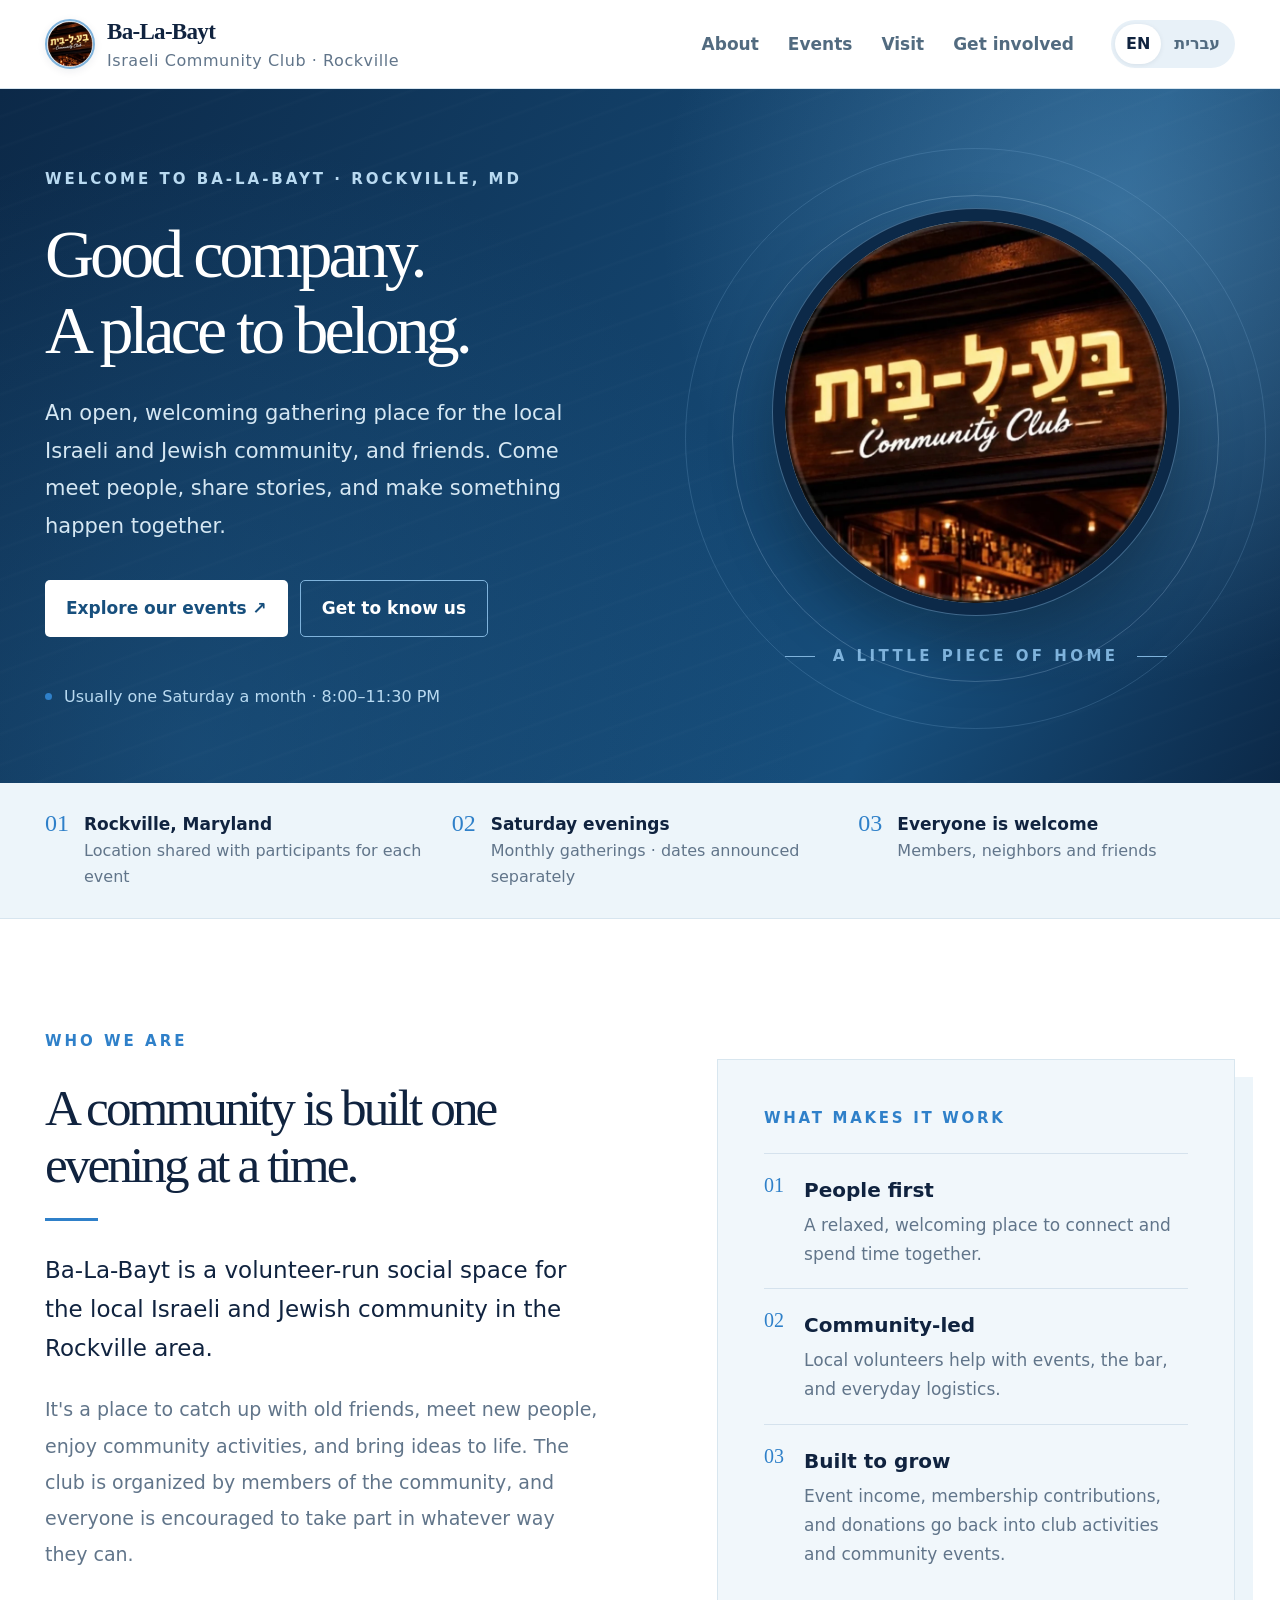
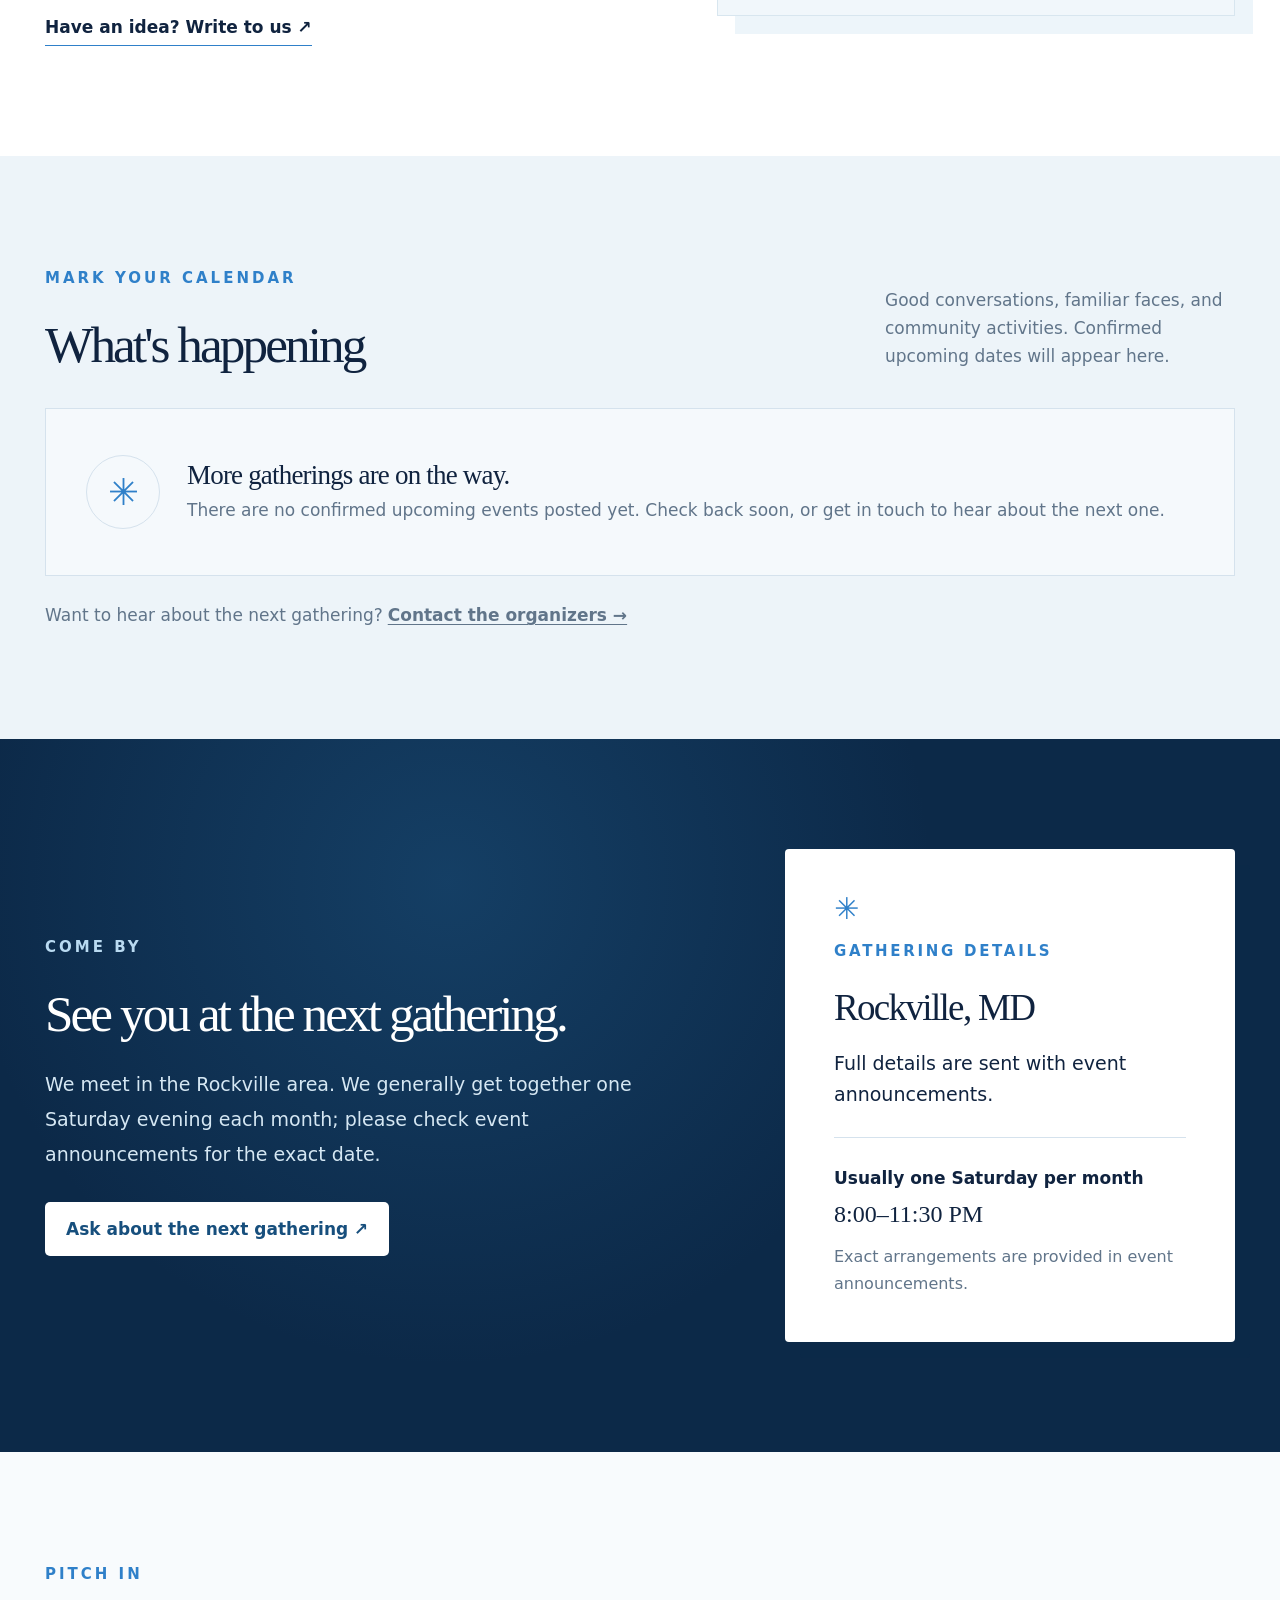
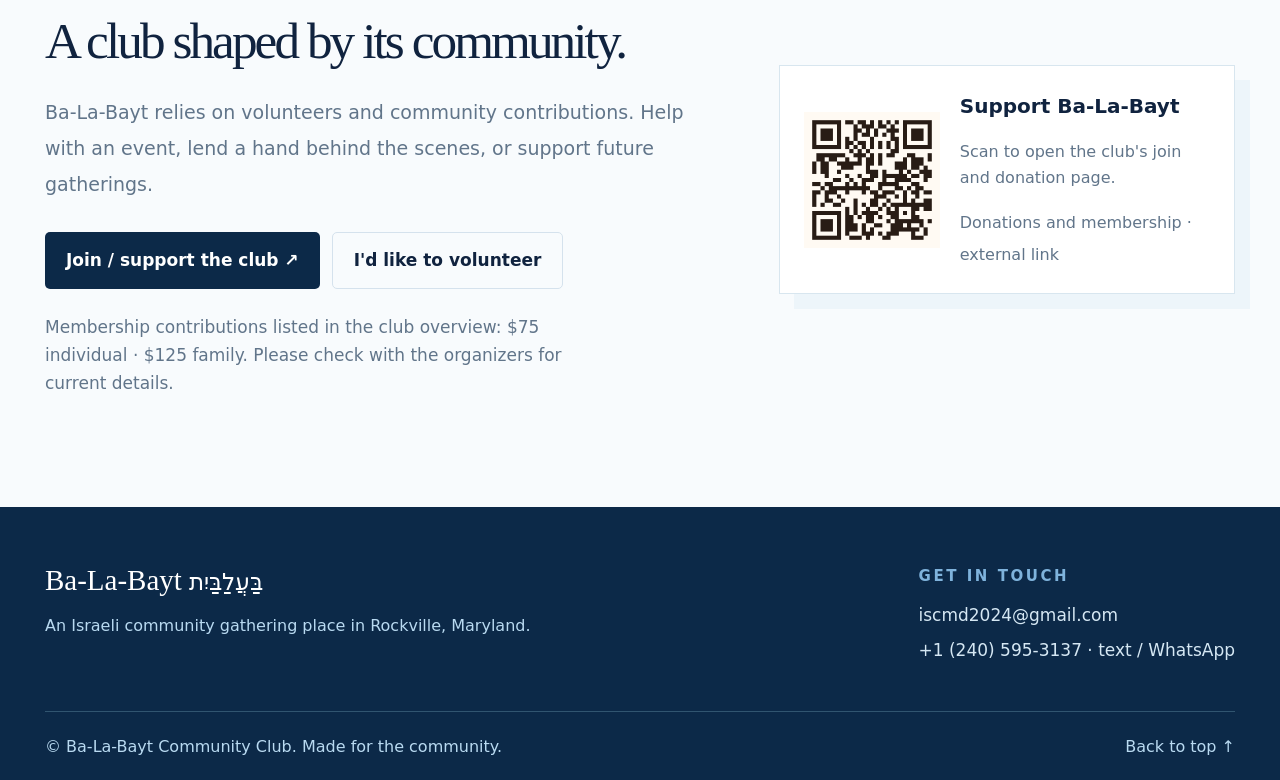
==== index.html @ df7b41f6 "Update index.html" ====
<!doctype html>
<html lang="en" dir="ltr">
<head>
  <meta charset="utf-8">
  <meta name="viewport" content="width=device-width, initial-scale=1">
  <meta name="theme-color" content="#0c2948">
  <meta name="description" content="Ba-La-Bayt is an Israeli community social club in Rockville, Maryland. Join us for gatherings, activities and community events.">
  <meta property="og:type" content="website">
  <meta property="og:title" content="Ba-La-Bayt · Israeli Community Club">
  <meta property="og:description" content="A place to gather, meet friends and feel at home in Rockville, Maryland.">
  <meta property="og:image" content="assets/balabayt-logo.webp">
  <meta name="color-scheme" content="light">
  <title>Ba-La-Bayt | Israeli Community Club</title>
  <link rel="icon" type="image/png" href="assets/favicon.png">
  <link rel="stylesheet" href="styles.css?v=3">
  <script defer src="content.js"></script>
  <script defer src="events.js"></script>
  <script defer src="main.js"></script>
</head>
<body>
  <a class="skip-link" href="#main" data-i18n="skip">Skip to content</a>
  <header class="site-header">
    <div class="container header-inner">
      <a href="#top" class="brand" aria-label="Ba-La-Bayt home">
        <img src="assets/favicon.png" width="50" height="50" alt="" aria-hidden="true">
        <span class="brand-name"><strong>Ba-La-Bayt</strong><small data-i18n="brandSubtitle">Israeli Community Club · Rockville</small></span>
      </a>
      <nav class="primary-nav" aria-label="Main navigation" id="nav">
        <a href="#about" data-i18n="navAbout">About</a>
        <a href="#events" data-i18n="navEvents">Events</a>
        <a href="#visit" data-i18n="navVisit">When we meet</a>
        <a href="#support" data-i18n="navSupport">Get involved</a>
      </nav>
      <div class="language-switch" role="group" aria-label="Language">
        <button type="button" data-lang="en" class="lang-btn active" lang="en" aria-pressed="true">EN</button>
        <button type="button" data-lang="he" class="lang-btn" lang="he" aria-pressed="false">עברית</button>
      </div>
    </div>
  </header>

  <main id="main">
    <section id="top" class="hero" aria-labelledby="hero-title">
      <div class="container hero-layout">
        <div class="hero-copy">
          <p class="eyebrow light" data-i18n="heroEyebrow">WELCOME TO BA-LA-BAYT · ROCKVILLE, MD</p>
          <h1 id="hero-title" data-i18n="heroTitle">Good company.<br>A place to belong.</h1>
          <p class="hero-lede" data-i18n="heroText">An open, welcoming gathering place for the local Israeli and Jewish community, and friends. Come meet people, share stories, and make something happen together.</p>
          <div class="hero-actions">
            <a class="button button-gold" href="#events" data-i18n="heroEvents">Explore our events <span aria-hidden="true">↗</span></a>
            <a class="button button-outline-light" href="#about" data-i18n="heroDiscover">Get to know us</a>
          </div>
          <div class="hero-meta"><span class="meta-dot"></span><span data-i18n="heroSchedule">Usually one Saturday a month · 8:00–11:30 PM</span></div>
        </div>
        <div class="hero-art" aria-label="Ba-La-Bayt provisional club logo">
          <div class="hero-ring ring-one"></div><div class="hero-ring ring-two"></div>
          <div class="hero-logo-wrap"><img class="hero-logo" src="assets/balabayt-logo.webp" alt="Ba-La-Bayt community club provisional logo" width="420" height="420"></div>
          <div class="hero-art-caption"><span class="caption-rule"></span><span data-i18n="artCaption">A LITTLE PIECE OF HOME</span><span class="caption-rule"></span></div>
        </div>
      </div>
    </section>

    <section class="info-strip" aria-label="At a glance">
      <div class="container info-inner">
        <div class="info-item"><span class="info-marker" aria-hidden="true">01</span><div><strong data-i18n="stripWhereTitle">Rockville, Maryland</strong><span data-i18n="stripWhereText">Location shared with participants for each event</span></div></div>
        <div class="info-item"><span class="info-marker" aria-hidden="true">02</span><div><strong data-i18n="stripWhenTitle">Saturday evenings</strong><span data-i18n="stripWhenText">Monthly gatherings · dates announced separately</span></div></div>
        <div class="info-item"><span class="info-marker" aria-hidden="true">03</span><div><strong data-i18n="stripWhoTitle">Everyone is welcome</strong><span data-i18n="stripWhoText">Members, neighbors and friends</span></div></div>
      </div>
    </section>

    <section class="section about-section" id="about" aria-labelledby="about-title">
      <div class="container about-layout">
        <div>
          <p class="eyebrow" data-i18n="aboutEyebrow">WHO WE ARE</p>
          <h2 id="about-title" class="section-title" data-i18n="aboutTitle">A community is built one evening at a time.</h2>
          <div class="section-rule"></div>
          <p class="big-copy" data-i18n="aboutLead">Ba-La-Bayt is a volunteer-run social space for the local Israeli and Jewish community in the Rockville area.</p>
          <p class="muted-copy" data-i18n="aboutBody">It's a place to catch up with old friends, meet new people, enjoy community activities, and bring ideas to life. The club is organized by members of the community, and everyone is encouraged to take part in whatever way they can.</p>
          <a class="text-link" href="mailto:iscmd2024@gmail.com?subject=Ba-La-Bayt%20-%20Getting%20involved" data-i18n="aboutLink">Have an idea? Write to us <span aria-hidden="true">↗</span></a>
        </div>
        <div class="values-panel">
          <p class="panel-overline" data-i18n="valuesLabel">WHAT MAKES IT WORK</p>
          <div class="value-row"><span class="value-number">01</span><div><h3 data-i18n="value1Title">People first</h3><p data-i18n="value1Body">A relaxed, welcoming place to connect and spend time together.</p></div></div>
          <div class="value-row"><span class="value-number">02</span><div><h3 data-i18n="value2Title">Community-led</h3><p data-i18n="value2Body">Local volunteers help with events, the bar, and everyday logistics.</p></div></div>
          <div class="value-row"><span class="value-number">03</span><div><h3 data-i18n="value3Title">Built to grow</h3><p data-i18n="value3Body">Event income, membership contributions, and donations go back into club activities and community events.</p></div></div>
        </div>
      </div>
    </section>

    <section class="section events-section" id="events" aria-labelledby="events-title">
      <div class="container">
        <div class="section-header">
          <div><p class="eyebrow" data-i18n="eventsEyebrow">MARK YOUR CALENDAR</p><h2 id="events-title" class="section-title" data-i18n="eventsTitle">What's happening</h2></div>
          <p class="header-note" data-i18n="eventsIntro">Good conversations, familiar faces, and community activities. Confirmed upcoming dates will appear here.</p>
        </div>
        <div id="events-list" class="events-grid" aria-live="polite"></div>
        <div class="events-foot"><span data-i18n="eventsFoot">Want to hear about the next gathering?</span> <a href="mailto:iscmd2024@gmail.com?subject=Ba-La-Bayt%20-%20Event%20updates" data-i18n="eventsEmail">Contact the organizers →</a></div>
      </div>
    </section>

    <section class="section visit-section" id="visit" aria-labelledby="visit-title">
      <div class="container visit-layout">
        <div class="visit-copy">
          <p class="eyebrow light" data-i18n="visitEyebrow">COME BY</p>
          <h2 id="visit-title" class="section-title light-title" data-i18n="visitTitle">See you at the next gathering.</h2>
          <p data-i18n="visitLead">We meet in the Rockville area. We generally get together one Saturday evening each month; please check event announcements for the exact date.</p>
          <a href="mailto:iscmd2024@gmail.com?subject=Ba-La-Bayt%20-%20Next%20gathering" class="button button-gold" data-i18n="visitDirections">Ask about the next gathering ↗</a>
        </div>
        <div class="location-card">
          <span class="location-symbol" aria-hidden="true">✳</span>
          <p class="card-kicker" data-i18n="locationKicker">GATHERING DETAILS</p>
          <h3>Rockville, MD</h3>
          <p>Full details are sent with event announcements.</p>
          <div class="card-divider"></div>
          <p class="location-day" data-i18n="locationDay">Usually one Saturday per month</p>
          <p class="location-time" dir="ltr">8:00–11:30 PM</p>
          <small data-i18n="locationNote">Exact arrangements are provided in event announcements.</small>
        </div>
      </div>
    </section>

    <section class="section support-section" id="support" aria-labelledby="support-title">
      <div class="container support-layout">
        <div>
          <p class="eyebrow" data-i18n="supportEyebrow">PITCH IN</p>
          <h2 id="support-title" class="section-title" data-i18n="supportTitle">A club shaped by its community.</h2>
          <p class="muted-copy" data-i18n="supportText">Ba-La-Bayt relies on volunteers and community contributions. Help with an event, lend a hand behind the scenes, or support future gatherings.</p>
          <div class="support-actions">
            <a class="button button-dark" href="https://gofund.me/e9209595" target="_blank" rel="noopener noreferrer" data-i18n="donateButton">Join / support the club <span aria-hidden="true">↗</span></a>
            <a class="button button-outline-dark" href="mailto:iscmd2024@gmail.com?subject=Ba-La-Bayt%20-%20Volunteering" data-i18n="volunteerButton">I'd like to volunteer</a>
          </div>
          <p class="fees" data-i18n="fees">Membership contributions listed in the club overview: $75 individual · $125 family. Please check with the organizers for current details.</p>
        </div>
        <div class="qr-card"><img src="assets/support-qr.png" alt="QR code linking to Ba-La-Bayt's published join and donation page" width="168" height="168" loading="lazy"><div><strong data-i18n="qrTitle">Support Ba-La-Bayt</strong><p data-i18n="qrText">Scan to open the club's join and donation page.</p><small data-i18n="qrSmall">Donations and membership · external link</small></div></div>
      </div>
    </section>
  </main>
  <footer class="footer" id="contact">
    <div class="container footer-top">
      <div><div class="footer-brand">Ba-La-Bayt <span lang="he" dir="rtl">בַּעֲלַבַּיִת</span></div><p data-i18n="footerLine">An Israeli community gathering place in Rockville, Maryland.</p></div>
      <div class="footer-contact"><span data-i18n="footerContact">GET IN TOUCH</span><a href="mailto:iscmd2024@gmail.com">iscmd2024@gmail.com</a><a href="https://wa.me/12405953137" target="_blank" rel="noopener noreferrer"><bdi>+1 (240) 595-3137</bdi> <span data-i18n="whatsapp">· text / WhatsApp</span></a></div>
    </div>
    <div class="container footer-bottom"><span data-i18n="footerCopyright">© Ba-La-Bayt Community Club. Made for the community.</span><a href="#top" data-i18n="backTop">Back to top ↑</a></div>
  </footer>
</body>
</html>
---- styles.css ----
:root{
  /* ================================
     BA-LA-BAYT COLOR PALETTE
     Change colors here only.
     Everything below uses these variables.
     ================================ */

  /* Brand / primary */
  --color-primary-dark:#0c2948;
  --color-primary:#174f7d;
  --color-primary-mid:#1f5f97;
  --color-accent:#2f80c9;
  --color-accent-hover:#1f6fae;
  --color-accent-light:#7fb3dc;

  /* Backgrounds */
  --color-bg-main:#ffffff;
  --color-bg-soft:#f8fbfd;
  --color-bg-muted:#edf5fa;
  --color-bg-section:#edf4f9;
  --color-bg-panel:#f1f7fb;
  --color-bg-control:#e8f1f8;
  --color-bg-hover:#e7f2fa;
  --color-bg-empty:#f5f9fc;

  /* Text */
  --color-text-main:#10233f;
  --color-text-secondary:#61758a;
  --color-text-tertiary:#526b80;
  --color-text-on-dark:#ffffff;
  --color-text-on-dark-muted:#d5e7f3;
  --color-text-on-dark-soft:#b9daf1;

  /* Borders / separators */
  --color-border:#d5e2ed;
  --color-border-soft:#d8e6ef;
  --color-border-muted:#d7e5ef;
  --color-border-control:#7fb3dc;
  --color-footer-border:#315570;

  /* Decorative / shadows / overlays */
  --color-shadow-soft:rgba(16,35,63,.08);
  --color-shadow-medium:rgba(12,41,72,.22);
  --color-shadow-dark:rgba(5,18,32,.42);
  --color-overlay-white-soft:rgba(255,255,255,.06);
  --color-overlay-white-line:rgba(255,255,255,.10);
  --color-overlay-blue-light:rgba(126,183,223,.33);
  --color-overlay-blue-mid:rgba(38,107,159,.33);
  --color-ring-one:rgba(127,179,220,.22);
  --color-ring-two:rgba(185,218,241,.24);
  --color-logo-frame:rgba(127,179,220,.45);
  --color-transparent:transparent;

  /* Typography scale */
  --font-size-xs:15px;
  --font-size-sm:16px;
  --font-size-ui:17px;
  --font-size-body:19px;
  --font-size-body-lg:21px;
  --font-size-card-title:20px;
  --font-size-section-lead:23px;

  /* Layout */
  --max:1190px;
}

*{box-sizing:border-box}
html{scroll-behavior:smooth;scroll-padding-top:90px}
body{margin:0;background:var(--color-bg-main);color:var(--color-text-main);font:var(--font-size-body)/1.65 system-ui,-apple-system,BlinkMacSystemFont,"Segoe UI",Arial,sans-serif;-webkit-font-smoothing:antialiased}
button,a{font:inherit}
a{color:inherit}
a:focus-visible,button:focus-visible{outline:3px solid var(--color-accent);outline-offset:4px}
button{cursor:pointer}
.container{width:min(var(--max),calc(100% - 72px));margin-inline:auto}
.skip-link{position:absolute;z-index:20;top:-80px;inset-inline-start:15px;background:var(--color-accent);color:var(--color-text-on-dark);padding:12px;border-radius:4px}
.skip-link:focus{top:12px}

.site-header{position:sticky;top:0;z-index:10;background:var(--color-bg-main);backdrop-filter:blur(14px);border-bottom:1px solid var(--color-border-muted)}
.header-inner{display:flex;align-items:center;gap:22px;min-height:88px}
.brand{display:flex;align-items:center;gap:12px;text-decoration:none;flex-shrink:0}
.brand img{border-radius:50%;border:2px solid var(--color-border-control);object-fit:cover;box-shadow:0 2px 9px var(--color-shadow-soft)}
.brand-name{display:flex;flex-direction:column;line-height:1.2}
.brand-name strong{font-family:Georgia,"Times New Roman",serif;font-size:23px;letter-spacing:-.03em}
.brand-name small{font-size:var(--font-size-sm);letter-spacing:.035em;color:var(--color-text-secondary);margin-top:5px}
.primary-nav{display:flex;align-items:center;justify-content:center;gap:29px;margin-inline-start:auto}
.primary-nav a{font-size:var(--font-size-ui);font-weight:650;color:var(--color-text-tertiary);text-decoration:none;white-space:nowrap}
.primary-nav a:hover,.text-link:hover{color:var(--color-accent-hover)}
.language-switch{display:flex;align-items:center;gap:2px;padding:4px;background:var(--color-bg-control);border-radius:40px;margin-inline-start:15px;white-space:nowrap}
.lang-btn{border:0;background:var(--color-transparent);border-radius:28px;padding:7px 11px;font-size:var(--font-size-sm);font-weight:740;color:var(--color-text-tertiary);min-width:43px}
.lang-btn.active{background:var(--color-bg-main);box-shadow:0 1px 5px var(--color-shadow-soft);color:var(--color-text-main)}

.hero{background:radial-gradient(circle at 88% 19%,var(--color-overlay-blue-light),var(--color-transparent) 37%),radial-gradient(circle at 15% 95%,var(--color-overlay-blue-mid),var(--color-transparent) 48%),linear-gradient(115deg,var(--color-primary-dark),var(--color-primary) 73%,var(--color-primary-dark));color:var(--color-text-on-dark);overflow:hidden;position:relative}
.hero:before{content:"";position:absolute;inset:0;opacity:.13;pointer-events:none;background:repeating-linear-gradient(160deg,var(--color-transparent) 0px,var(--color-transparent) 24px,var(--color-overlay-white-line) 26px,var(--color-transparent) 29px)}
.hero-layout{min-height:605px;display:grid;grid-template-columns:1.09fr .91fr;align-items:center;gap:50px;position:relative;padding-block:78px 73px}
.eyebrow{font-size:var(--font-size-xs);font-weight:810;letter-spacing:.2em;color:var(--color-accent);margin:0 0 25px;text-transform:uppercase}
.eyebrow.light{color:var(--color-text-on-dark-soft)}
.hero h1,.section-title{font-family:Georgia,"Times New Roman",serif;letter-spacing:-.057em;font-weight:500;line-height:1.12}
.hero h1{font-size:clamp(48px,5.3vw,81px);margin:0 0 26px;max-width:730px}
.hero-lede{max-width:570px;font-size:var(--font-size-body-lg);line-height:1.8;color:var(--color-text-on-dark-muted);margin:0 0 34px}
.hero-actions,.support-actions{display:flex;flex-wrap:wrap;gap:12px}
.button{display:inline-flex;align-items:center;justify-content:center;text-decoration:none;gap:8px;font-size:var(--font-size-ui);font-weight:770;line-height:1.45;border-radius:5px;padding:15px 21px;min-height:49px;text-align:center;transition:transform .15s,background .15s}
.button:hover{transform:translateY(-2px)}
.button-gold{background:var(--color-bg-main);color:var(--color-primary)}
.button-gold:hover{background:var(--color-bg-hover)}
.button-outline-light{color:var(--color-text-on-dark);border:1px solid var(--color-accent-light)}
.button-outline-light:hover{background:var(--color-overlay-white-soft)}
.button-dark{background:var(--color-primary-dark);color:var(--color-text-on-dark)}
.button-dark:hover{background:var(--color-primary)}
.button-outline-dark{border:1px solid var(--color-border);color:var(--color-text-main)}
.button-outline-dark:hover{background:var(--color-bg-muted)}
.hero-meta{display:flex;align-items:center;gap:12px;color:var(--color-text-on-dark-soft);font-size:var(--font-size-sm);margin-top:47px}
.meta-dot{width:7px;height:7px;border-radius:50%;background:var(--color-accent);flex-shrink:0}
.hero-art{display:grid;place-items:center;position:relative;isolation:isolate;min-width:0}
.hero-ring{position:absolute;border:1px solid var(--color-ring-one);border-radius:50%;width:112%;aspect-ratio:1}
.ring-two{width:94%;border-color:var(--color-ring-two)}
.hero-logo-wrap{border-radius:50%;width:min(100%,408px);aspect-ratio:1;padding:12px;border:1px solid var(--color-logo-frame);box-shadow:0 28px 60px var(--color-shadow-dark);background:var(--color-primary-dark)}
.hero-logo{width:100%;height:100%;border-radius:50%;object-fit:cover;display:block}
.hero-art-caption{display:flex;align-items:center;justify-content:center;gap:18px;margin-top:28px;font-size:var(--font-size-xs);font-weight:700;letter-spacing:.23em;color:var(--color-accent-light)}
.caption-rule{display:block;width:30px;height:1px;background:var(--color-accent-light)}

.info-strip{background:var(--color-bg-muted);border-bottom:1px solid var(--color-border-muted)}
.info-inner{display:grid;grid-template-columns:repeat(3,1fr);gap:30px;padding-block:27px}
.info-item{display:flex;gap:15px;align-items:flex-start}
.info-marker{font-family:Georgia,serif;color:var(--color-accent);font-size:24px;line-height:1.15}
.info-item div{display:flex;flex-direction:column}
.info-item strong{font-size:var(--font-size-ui)}
.info-item span:last-child{font-size:var(--font-size-sm);color:var(--color-text-secondary)}

.section{padding-block:110px}
.about-section{background:var(--color-bg-main)}
.about-layout{display:grid;grid-template-columns:1fr .93fr;gap:clamp(60px,9vw,150px);align-items:center}
.section-title{font-size:clamp(35px,4vw,56px);margin:0 0 25px}
.section-rule{height:3px;width:53px;background:var(--color-accent);margin:0 0 30px}
.big-copy{font-size:var(--font-size-section-lead);line-height:1.7;color:var(--color-text-main)}
.muted-copy{font-size:var(--font-size-body);color:var(--color-text-secondary);line-height:1.9}
.text-link{display:inline-block;font-size:var(--font-size-ui);font-weight:750;text-decoration:none;border-bottom:1px solid var(--color-accent);margin-top:22px;padding-bottom:4px}
.values-panel{padding:46px;background:var(--color-bg-panel);border:1px solid var(--color-border-soft);box-shadow:18px 18px 0 var(--color-bg-muted)}
.panel-overline,.card-kicker{font-size:var(--font-size-xs);letter-spacing:.18em;color:var(--color-accent);font-weight:800;margin:0 0 22px}
.value-row{display:flex;gap:20px;padding:20px 0;border-top:1px solid var(--color-border)}
.value-row:last-child{padding-bottom:0}
.value-number{font:20px Georgia,serif;color:var(--color-accent)}
.value-row h3{font-size:var(--font-size-card-title);margin:0 0 4px}
.value-row p{font-size:var(--font-size-ui);color:var(--color-text-secondary);line-height:1.7;margin:0}

.events-section{background:var(--color-bg-section)}
.section-header{display:flex;gap:60px;justify-content:space-between;align-items:end;margin-bottom:35px}
.section-header .section-title{margin-bottom:0}
.header-note{max-width:350px;color:var(--color-text-secondary);font-size:var(--font-size-ui);margin:0 0 3px}
.events-grid{display:grid;grid-template-columns:repeat(3,1fr);gap:20px}
.empty-events{grid-column:1/-1;display:grid;grid-template-columns:auto 1fr;align-items:center;gap:27px;background:var(--color-bg-empty);border:1px solid var(--color-border);padding:35px 40px;min-height:168px}
.empty-icon{display:grid;place-items:center;width:74px;height:74px;border:1px solid var(--color-border);border-radius:50%;font:37px Georgia,serif;color:var(--color-accent)}
.empty-events h3{font:27px Georgia,serif;letter-spacing:-.03em;margin:0 0 5px}
.empty-events p{color:var(--color-text-secondary);font-size:var(--font-size-ui);margin:0}
.event-card{display:flex;flex-direction:column;background:var(--color-bg-main);border:1px solid var(--color-border);border-radius:5px;padding:30px;box-shadow:0 4px 15px var(--color-shadow-soft);gap:13px}
.event-type{font-size:var(--font-size-xs);color:var(--color-accent);letter-spacing:.1em;font-weight:800;text-transform:uppercase}
.event-card h3{font:26px/1.2 Georgia,serif;letter-spacing:-.03em;margin:0}
.event-card p{font-size:var(--font-size-body);line-height:1.7;color:var(--color-text-secondary);margin:0}
.event-card .event-date{font-weight:760;color:var(--color-text-main)}
.event-actions{display:flex;align-items:center;gap:13px;flex-wrap:wrap;margin-top:auto;padding-top:12px}
.event-actions a{font-size:var(--font-size-ui);font-weight:750;color:var(--color-accent-hover)}
.event-qr{width:66px;height:66px;object-fit:contain;border:1px solid var(--color-border)}
.events-foot{display:flex;flex-wrap:wrap;gap:5px;font-size:var(--font-size-ui);margin-top:25px;color:var(--color-text-secondary)}
.events-foot a{font-weight:750;text-decoration:underline;text-underline-offset:3px}

.visit-section{background:radial-gradient(circle at 35% 20%,var(--color-overlay-blue-mid),var(--color-transparent) 48%),var(--color-primary-dark);color:var(--color-text-on-dark)}
.visit-layout{display:grid;grid-template-columns:1.1fr .75fr;align-items:center;gap:80px}
.light-title{color:var(--color-text-on-dark)}
.visit-copy>p:not(.eyebrow){max-width:610px;color:var(--color-text-on-dark-muted);line-height:1.85;font-size:var(--font-size-body);margin-bottom:29px}
.location-card{background:var(--color-bg-main);color:var(--color-text-main);padding:45px 49px;border-radius:4px;box-shadow:15px 16px 0 var(--color-shadow-medium)}
.location-symbol{display:block;color:var(--color-accent);font-size:30px;line-height:1;margin-bottom:15px}
.location-card h3{font:37px Georgia,serif;letter-spacing:-.045em;margin:0 0 12px}
.location-card address{font-size:var(--font-size-ui);font-style:normal;color:var(--color-text-secondary);line-height:1.8;text-align:start;unicode-bidi:isolate}
.card-divider{height:1px;background:var(--color-border);margin-block:26px}
.location-day{font-size:var(--font-size-ui);font-weight:760;margin:0 0 3px}
.location-time{font-size:24px;font-family:Georgia,serif;direction:ltr;text-align:start;margin:0 0 10px}
.location-card small{display:block;color:var(--color-text-secondary);font-size:var(--font-size-sm)}

.support-section{background:var(--color-bg-soft)}
.support-layout{display:grid;grid-template-columns:1.12fr .8fr;align-items:center;gap:95px}
.support-layout .section-title{max-width:590px}
.support-actions{margin-top:30px}
.fees{font-size:var(--font-size-ui);color:var(--color-text-secondary);margin:24px 0 0;max-width:565px}
.qr-card{display:flex;align-items:center;gap:20px;background:var(--color-bg-main);border:1px solid var(--color-border-soft);padding:24px;box-shadow:15px 15px 0 var(--color-bg-muted)}
.qr-card img{width:136px;height:136px;object-fit:contain;flex-shrink:0}
.qr-card strong{font-size:var(--font-size-card-title)}
.qr-card p{font-size:var(--font-size-sm);color:var(--color-text-secondary);line-height:1.6}
.qr-card small{font-size:var(--font-size-sm);color:var(--color-text-secondary)}

.footer{background:var(--color-primary-dark);color:var(--color-text-on-dark-muted);padding-block:57px 20px}
.footer-top{display:flex;justify-content:space-between;align-items:start;gap:40px;padding-bottom:47px}
.footer-brand{font:29px Georgia,serif;color:var(--color-text-on-dark)}
.footer-brand span{font-family:Arial,sans-serif;margin-inline-start:10px;font-size:23px}
.footer-top p{font-size:var(--font-size-sm);color:var(--color-text-on-dark-soft)}
.footer-contact{display:flex;flex-direction:column;gap:7px}
.footer-contact>span{font-size:var(--font-size-xs);font-weight:800;letter-spacing:.17em;color:var(--color-accent-light);margin-bottom:5px}
.footer-contact a{font-size:var(--font-size-ui);text-decoration:none}
.footer-contact a:hover{color:var(--color-text-on-dark-soft)}
.footer-bottom{border-top:1px solid var(--color-footer-border);display:flex;justify-content:space-between;gap:20px;font-size:var(--font-size-sm);color:var(--color-text-on-dark-soft);padding-top:22px}
.footer-bottom a{text-decoration:none}

html[dir="rtl"] .hero h1,html[dir="rtl"] .section-title,html[dir="rtl"] .empty-events h3,html[dir="rtl"] .location-card h3{font-family:Arial,"Noto Sans Hebrew",sans-serif;letter-spacing:-.035em;font-weight:700}
html[dir="rtl"] .primary-nav{margin-inline-start:auto}
html[dir="rtl"] .eyebrow,html[dir="rtl"] .panel-overline,html[dir="rtl"] .card-kicker{letter-spacing:.02em}
html[dir="rtl"] .brand-name strong{font-family:Arial,sans-serif;font-size:22px}
html[dir="rtl"] .hero-art-caption{letter-spacing:0}
html[dir="rtl"] .location-card address{direction:ltr;text-align:right}
html[dir="rtl"] .location-time{direction:ltr;text-align:right}
html[dir="rtl"] .info-marker{font-family:Georgia,serif}
html[dir="rtl"] .value-number{font-family:Georgia,serif}

@media(max-width:1000px){
  .container{width:min(var(--max),calc(100% - 44px))}
  .primary-nav{gap:15px}
  .header-inner{gap:13px}
  .brand-name small{max-width:150px}
  .language-switch{margin-inline-start:5px}
  .hero-layout{gap:30px}
  .hero h1{font-size:clamp(42px,5.4vw,65px)}
  .hero-logo-wrap{max-width:345px}
  .section{padding-block:84px}
  .about-layout,.support-layout{gap:48px}
  .visit-layout{gap:45px}
  .qr-card{flex-direction:column;text-align:center}
}

@media(max-width:740px){
  .header-inner{min-height:76px;flex-wrap:wrap;padding-block:10px;gap:8px 14px}
  .brand{margin-inline-end:auto}
  .brand img{width:43px;height:43px}
  .brand-name strong{font-size:20px}
  .brand-name small{font-size:var(--font-size-xs)}
  .primary-nav{order:3;flex-basis:100%;justify-content:space-between;gap:8px;padding-block:7px 2px;margin:0}
  .primary-nav a{font-size:var(--font-size-sm)}
  .language-switch{margin:0}
  .hero-layout{grid-template-columns:1fr;gap:32px;min-height:auto;padding-block:66px 47px}
  .hero h1{font-size:clamp(44px,8.7vw,63px)}
  .hero-lede{font-size:var(--font-size-body)}
  .hero-meta{margin-top:31px}
  .hero-art{max-width:330px;justify-self:center;width:72%}
  .hero-logo-wrap{width:100%}
  .hero-art-caption{white-space:nowrap;margin-top:18px}
  .info-inner{grid-template-columns:1fr;gap:18px;padding-block:23px}
  .info-item strong{font-size:var(--font-size-ui)}
  .section{padding-block:66px}
  .about-layout,.visit-layout,.support-layout{grid-template-columns:1fr;gap:45px}
  .values-panel{margin-inline-end:16px;padding:30px}
  .section-header{display:block}
  .header-note{margin-top:18px}
  .events-grid{grid-template-columns:1fr}
  .qr-card{flex-direction:row;text-align:start;width:100%;max-width:490px}
  .footer-top{flex-direction:column}
  .footer-bottom{flex-direction:column;gap:10px}
}

@media(max-width:430px){
  .container{width:calc(100% - 32px)}
  .brand-name strong{font-size:18px}
  .brand-name small{font-size:var(--font-size-xs)}
  .lang-btn{min-width:35px;padding:6px 8px}
  .hero h1{font-size:43px}
  .hero-actions,.support-actions{flex-direction:column;align-items:stretch}
  .button{width:100%}
  .hero-art{width:79%}
  .empty-events{grid-template-columns:1fr;padding:25px}
  .location-card{padding:33px}
  .qr-card{padding:15px;gap:12px}
  .qr-card img{width:102px;height:102px}
  .qr-card strong{font-size:var(--font-size-ui)}
  .qr-card p{font-size:var(--font-size-sm)}
}

@media(prefers-reduced-motion:reduce){
  html{scroll-behavior:auto}
  .button{transition:none}
}
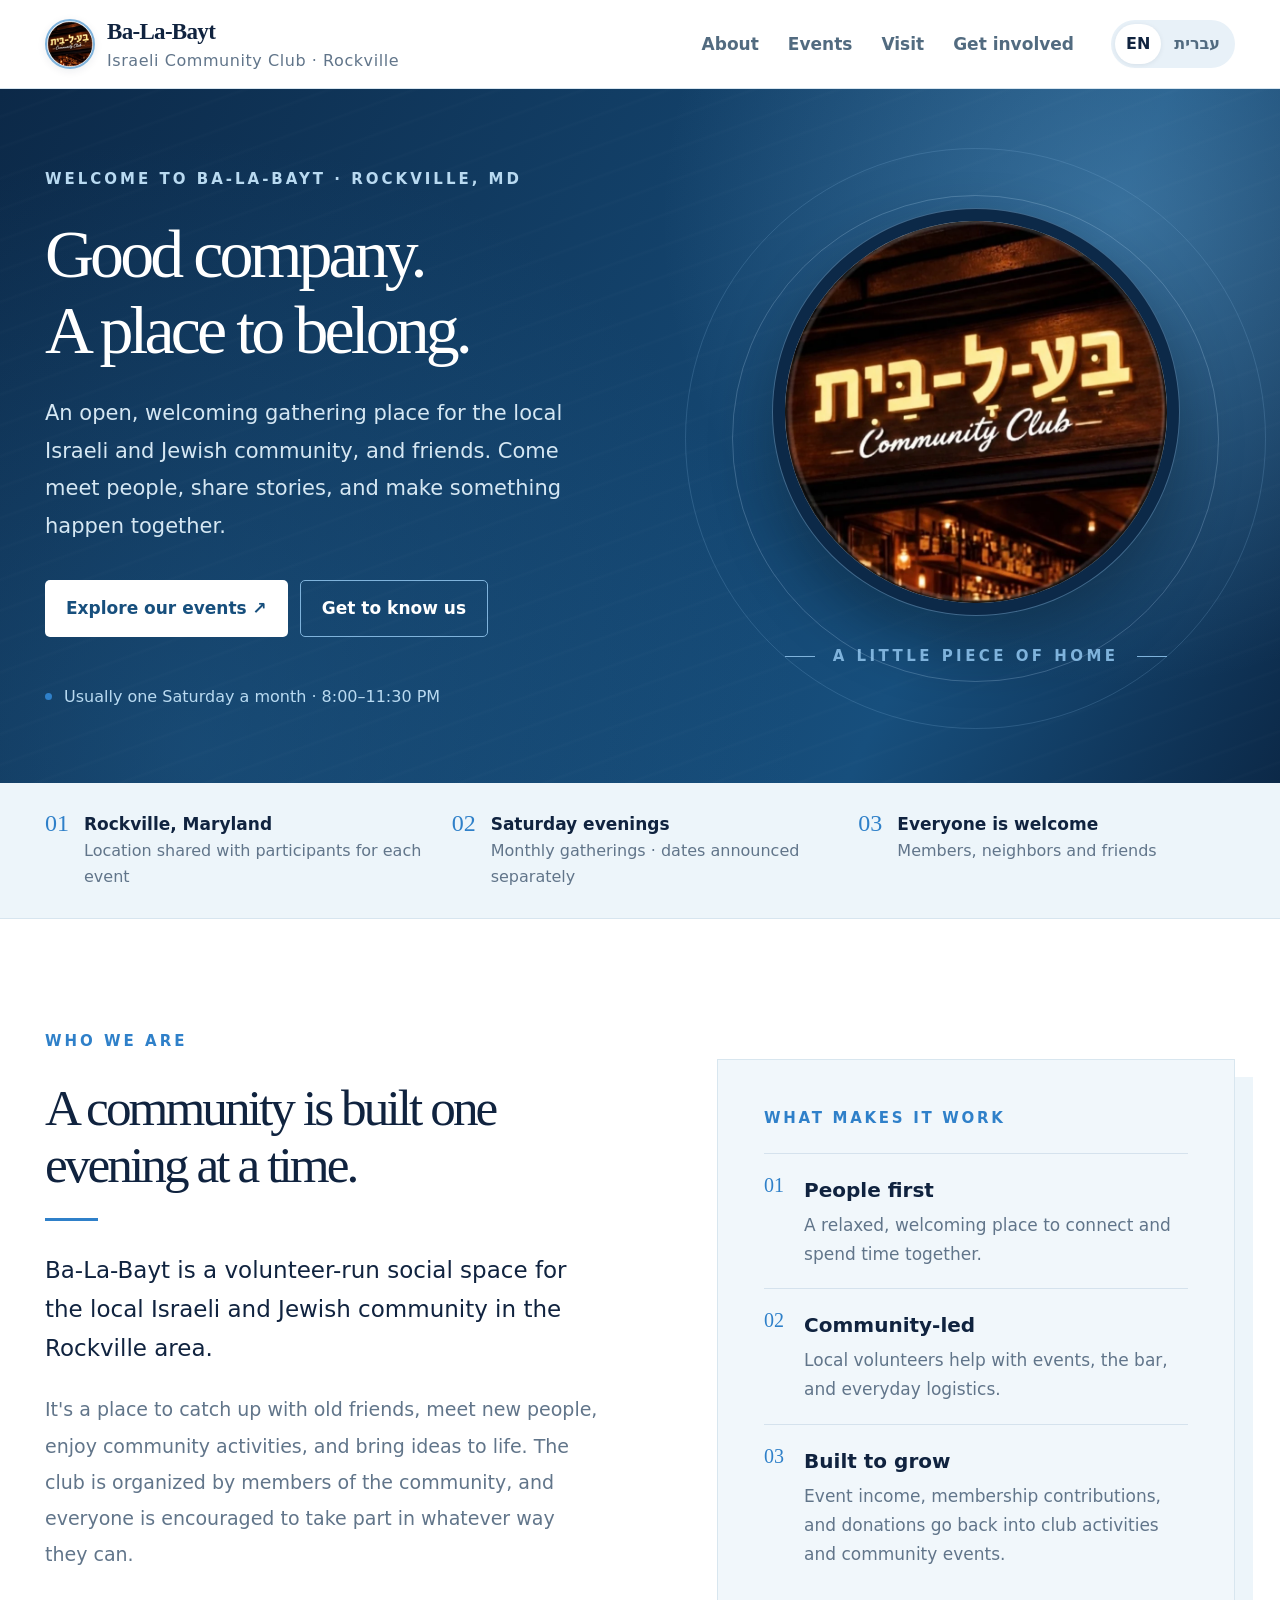
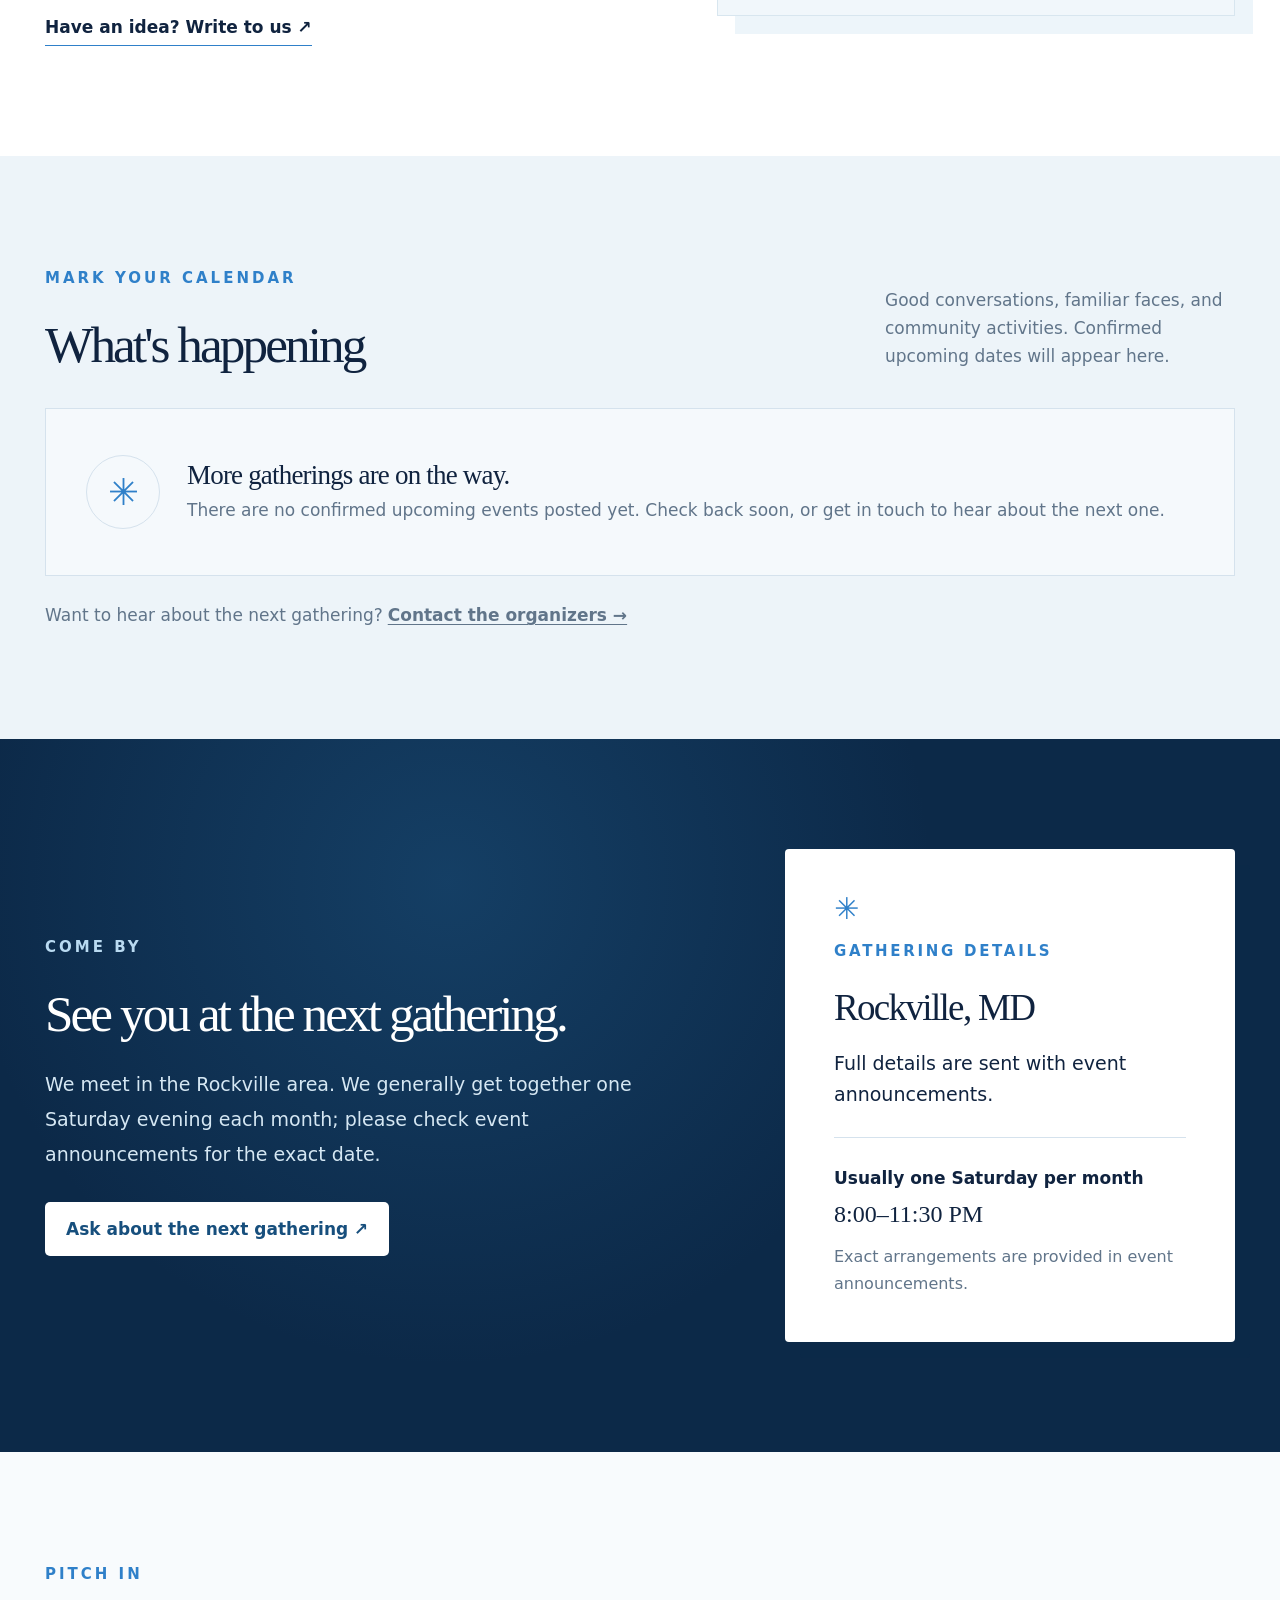
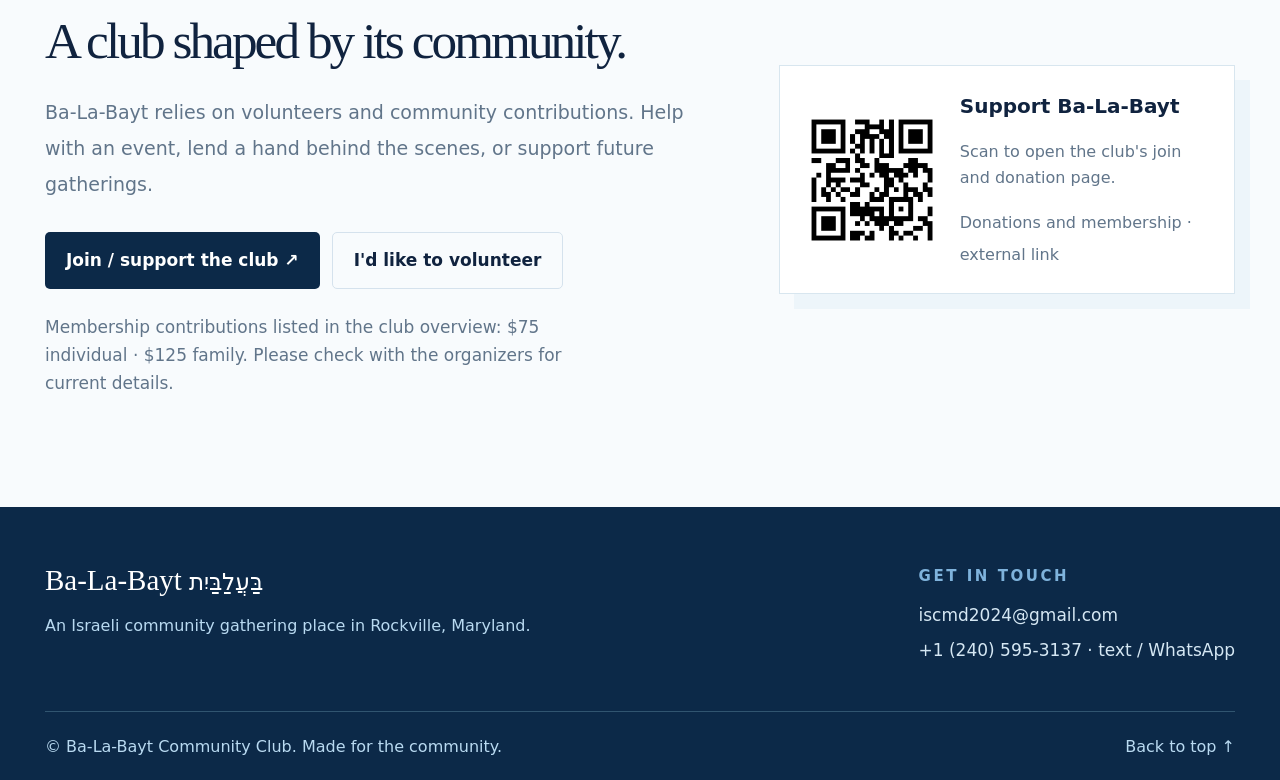
==== commit 497288a8: "Update index.html" ====
--- a/index.html
+++ b/index.html
@@ -130,7 +130,7 @@
           </div>
           <p class="fees" data-i18n="fees">Membership contributions listed in the club overview: $75 individual · $125 family. Please check with the organizers for current details.</p>
         </div>
-        <div class="qr-card"><img src="assets/support-qr.png" alt="QR code linking to Ba-La-Bayt's published join and donation page" width="168" height="168" loading="lazy"><div><strong data-i18n="qrTitle">Support Ba-La-Bayt</strong><p data-i18n="qrText">Scan to open the club's join and donation page.</p><small data-i18n="qrSmall">Donations and membership · external link</small></div></div>
+        <div class="qr-card"><img src="assets/qr_generated_Venmo.png" alt="QR code link to Ba-La-Bayt's Venmo account" width="168" height="168" loading="lazy"><div><strong data-i18n="qrTitle">Support Ba-La-Bayt</strong><p data-i18n="qrText">Scan to be directed to the clubs's Venmo account.</p><small data-i18n="qrSmall">Donations and membership · external link</small></div></div>
       </div>
     </section>
   </main>
--- a/styles.css
+++ b/styles.css
@@ -146,14 +146,56 @@
 .section-header{display:flex;gap:60px;justify-content:space-between;align-items:end;margin-bottom:35px}
 .section-header .section-title{margin-bottom:0}
 .header-note{max-width:350px;color:var(--color-text-secondary);font-size:var(--font-size-ui);margin:0 0 3px}
-.events-grid{display:grid;grid-template-columns:repeat(3,1fr);gap:20px}
+/*.events-grid{display:grid;grid-template-columns:repeat(3,1fr);gap:20px}*/
+.events-grid{
+  display:grid;
+  grid-template-columns:1fr;
+  gap:24px;
+}
 .empty-events{grid-column:1/-1;display:grid;grid-template-columns:auto 1fr;align-items:center;gap:27px;background:var(--color-bg-empty);border:1px solid var(--color-border);padding:35px 40px;min-height:168px}
 .empty-icon{display:grid;place-items:center;width:74px;height:74px;border:1px solid var(--color-border);border-radius:50%;font:37px Georgia,serif;color:var(--color-accent)}
 .empty-events h3{font:27px Georgia,serif;letter-spacing:-.03em;margin:0 0 5px}
 .empty-events p{color:var(--color-text-secondary);font-size:var(--font-size-ui);margin:0}
-.event-card{display:flex;flex-direction:column;background:var(--color-bg-main);border:1px solid var(--color-border);border-radius:5px;padding:30px;box-shadow:0 4px 15px var(--color-shadow-soft);gap:13px}
+/*.event-card{display:flex;flex-direction:column;background:var(--color-bg-main);border:1px solid var(--color-border);border-radius:5px;padding:30px;box-shadow:0 4px 15px var(--color-shadow-soft);gap:13px}*/
+.event-card.has-image{
+  display:grid;
+  grid-template-columns:minmax(0,3fr) minmax(280px,2fr);
+  align-items:stretch;
+}
+.event-card.has-image{
+  display:grid;
+  grid-template-columns:minmax(0,3fr) minmax(280px,2fr);
+  align-items:stretch;
+}
+.event-content{
+  display:flex;
+  flex-direction:column;
+  gap:13px;
+  padding:34px;
+}
 .event-type{font-size:var(--font-size-xs);color:var(--color-accent);letter-spacing:.1em;font-weight:800;text-transform:uppercase}
-.event-card h3{font:26px/1.2 Georgia,serif;letter-spacing:-.03em;margin:0}
+/*.event-card h3{font:26px/1.2 Georgia,serif;letter-spacing:-.03em;margin:0}*/
+.event-card h3{
+  font:30px/1.2 Georgia,serif;
+  letter-spacing:-.03em;
+  margin:0;
+}
+.event-description{
+  max-width:760px;
+}
+.event-media{
+  min-height:320px;
+  background:var(--color-bg-muted);
+  overflow:hidden;
+}
+
+.event-image{
+  display:block;
+  width:100%;
+  height:100%;
+  min-height:320px;
+  object-fit:contain;
+}
 .event-card p{font-size:var(--font-size-body);line-height:1.7;color:var(--color-text-secondary);margin:0}
 .event-card .event-date{font-weight:760;color:var(--color-text-main)}
 .event-actions{display:flex;align-items:center;gap:13px;flex-wrap:wrap;margin-top:auto;padding-top:12px}
@@ -221,6 +263,13 @@
   .about-layout,.support-layout{gap:48px}
   .visit-layout{gap:45px}
   .qr-card{flex-direction:column;text-align:center}
+  .event-card.has-image{
+    grid-template-columns:minmax(0,1.35fr) minmax(250px,.65fr);
+  }
+  .event-media,
+  .event-image{
+    min-height:300px;
+  }
 }
 
 @media(max-width:740px){
@@ -250,6 +299,19 @@
   .qr-card{flex-direction:row;text-align:start;width:100%;max-width:490px}
   .footer-top{flex-direction:column}
   .footer-bottom{flex-direction:column;gap:10px}
+  .event-card.has-image{
+    grid-template-columns:1fr;
+  }
+  .event-content{
+    padding:28px;
+  }
+  .event-media,
+  .event-image{
+    min-height:260px;
+  }
+  .event-image{
+    max-height:460px;
+  }
 }
 
 @media(max-width:430px){
@@ -267,6 +329,16 @@
   .qr-card img{width:102px;height:102px}
   .qr-card strong{font-size:var(--font-size-ui)}
   .qr-card p{font-size:var(--font-size-sm)}
+  .event-content{
+    padding:23px;
+  }
+  .event-card h3{
+    font-size:26px;
+  }
+  .event-media,
+  .event-image{
+    min-height:220px;
+  }
 }
 
 @media(prefers-reduced-motion:reduce){
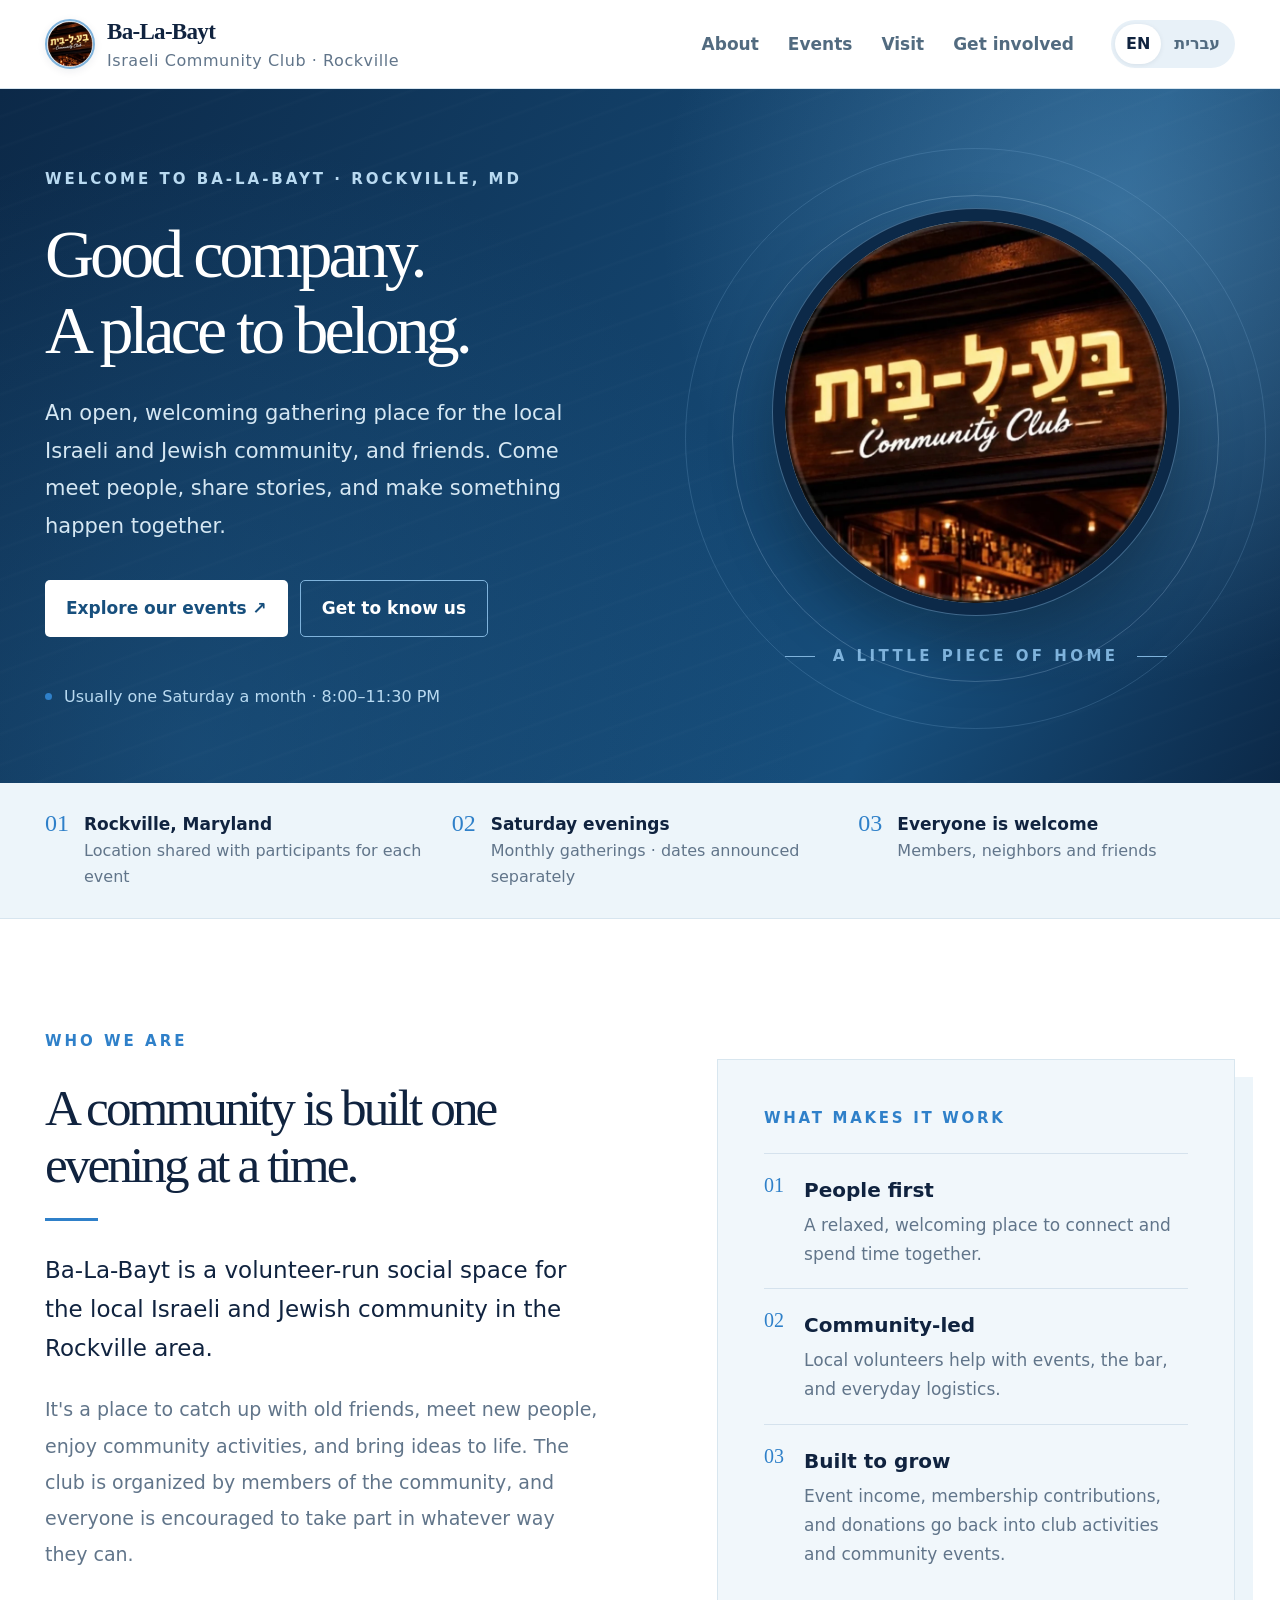
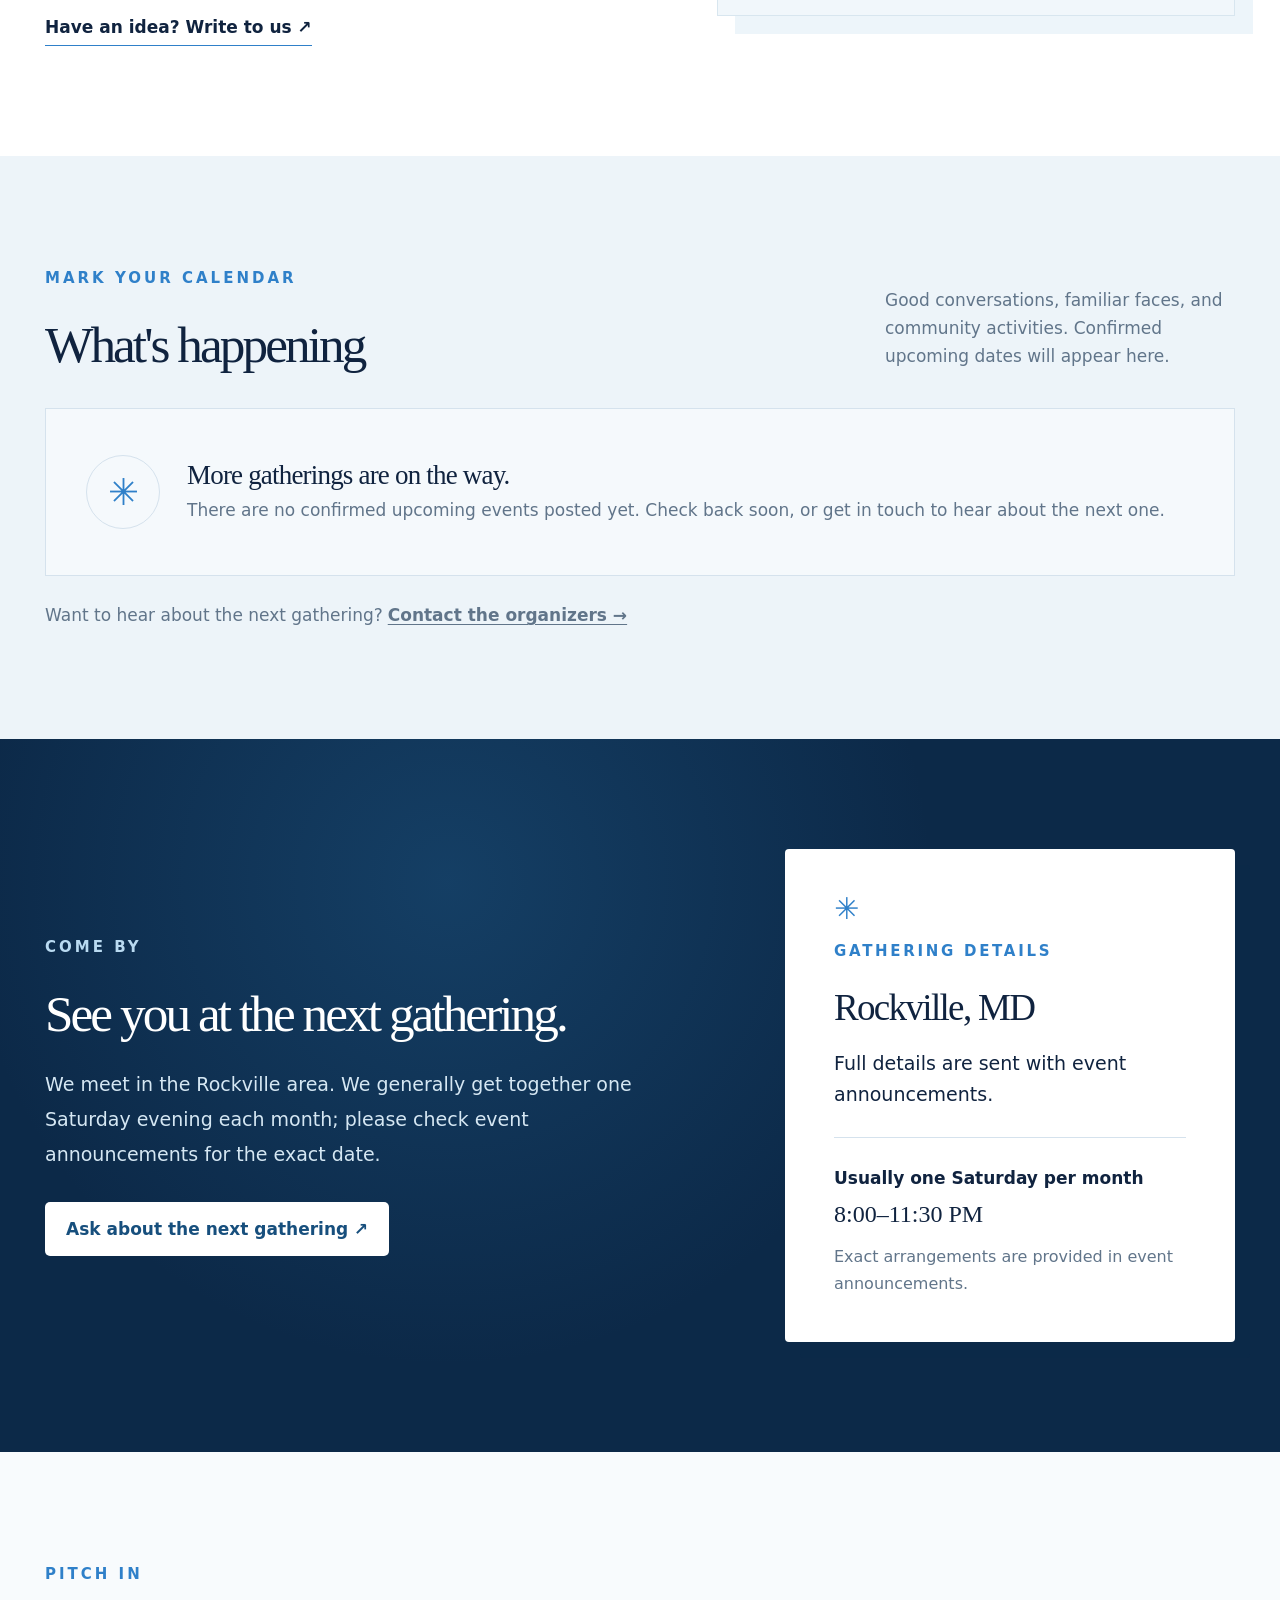
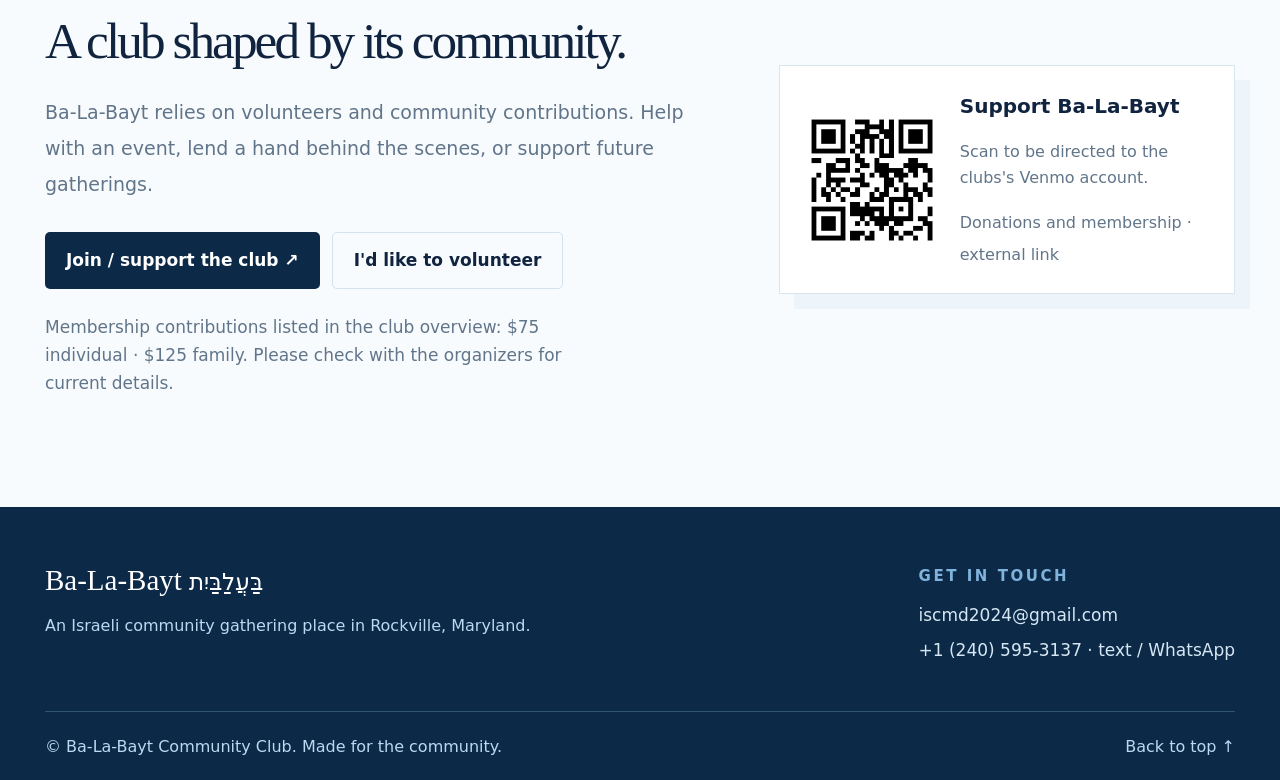
==== commit c60eb106: "Update index.html" ====
--- a/index.html
+++ b/index.html
@@ -130,7 +130,7 @@
           </div>
           <p class="fees" data-i18n="fees">Membership contributions listed in the club overview: $75 individual · $125 family. Please check with the organizers for current details.</p>
         </div>
-        <div class="qr-card"><img src="assets/qr_generated_Venmo.png" alt="QR code link to Ba-La-Bayt's Venmo account" width="168" height="168" loading="lazy"><div><strong data-i18n="qrTitle">Support Ba-La-Bayt</strong><p data-i18n="qrText">Scan to be directed to the clubs's Venmo account.</p><small data-i18n="qrSmall">Donations and membership · external link</small></div></div>
+        <div class="qr-card"><img src="assets/qr_generated_Venmo.png" alt="QR code link to Ba-La-Bayt's Venmo account" width="168" height="168" loading="lazy"><div><strong data-i18n="qrTitle">Support Ba-La-Bayt</strong><p data-i18n="qrText_venmo">Scan to be directed to the clubs's Venmo account.</p><small data-i18n="qrSmall">Donations and membership · external link</small></div></div>
       </div>
     </section>
   </main>
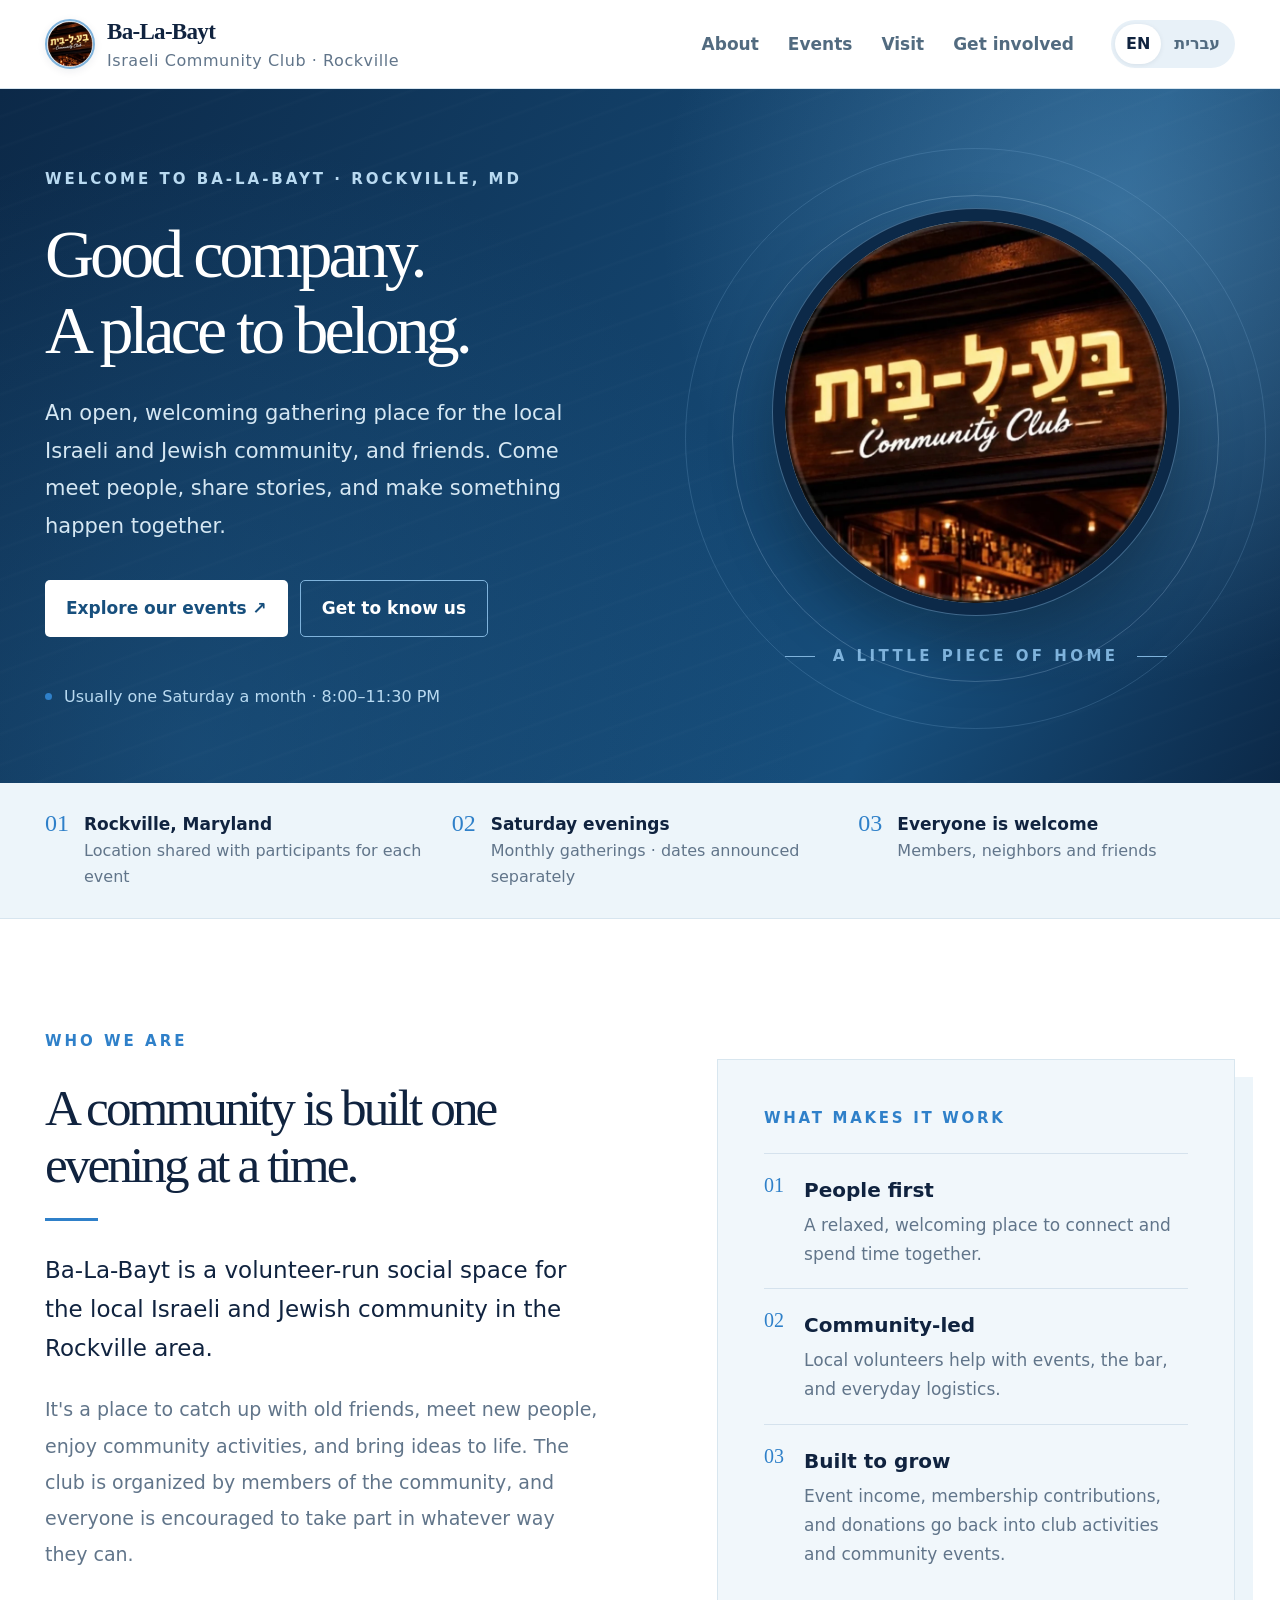
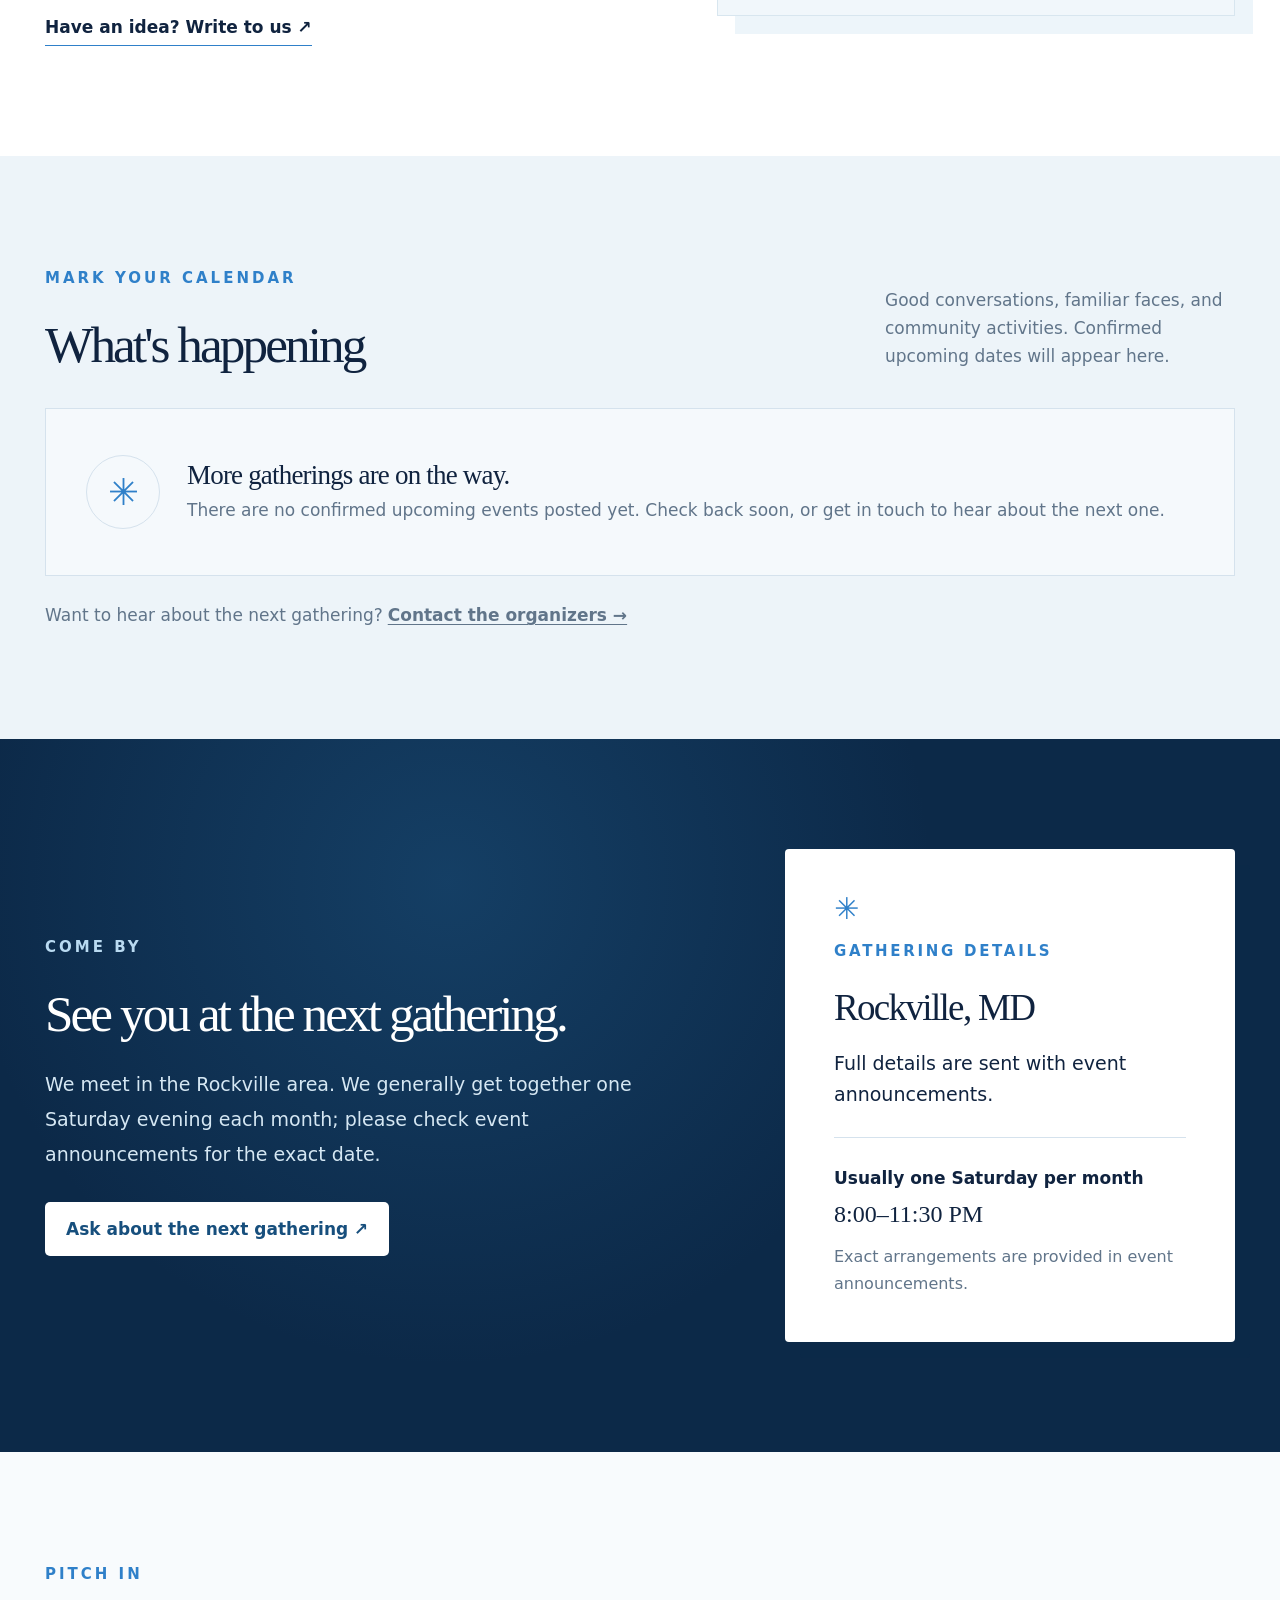
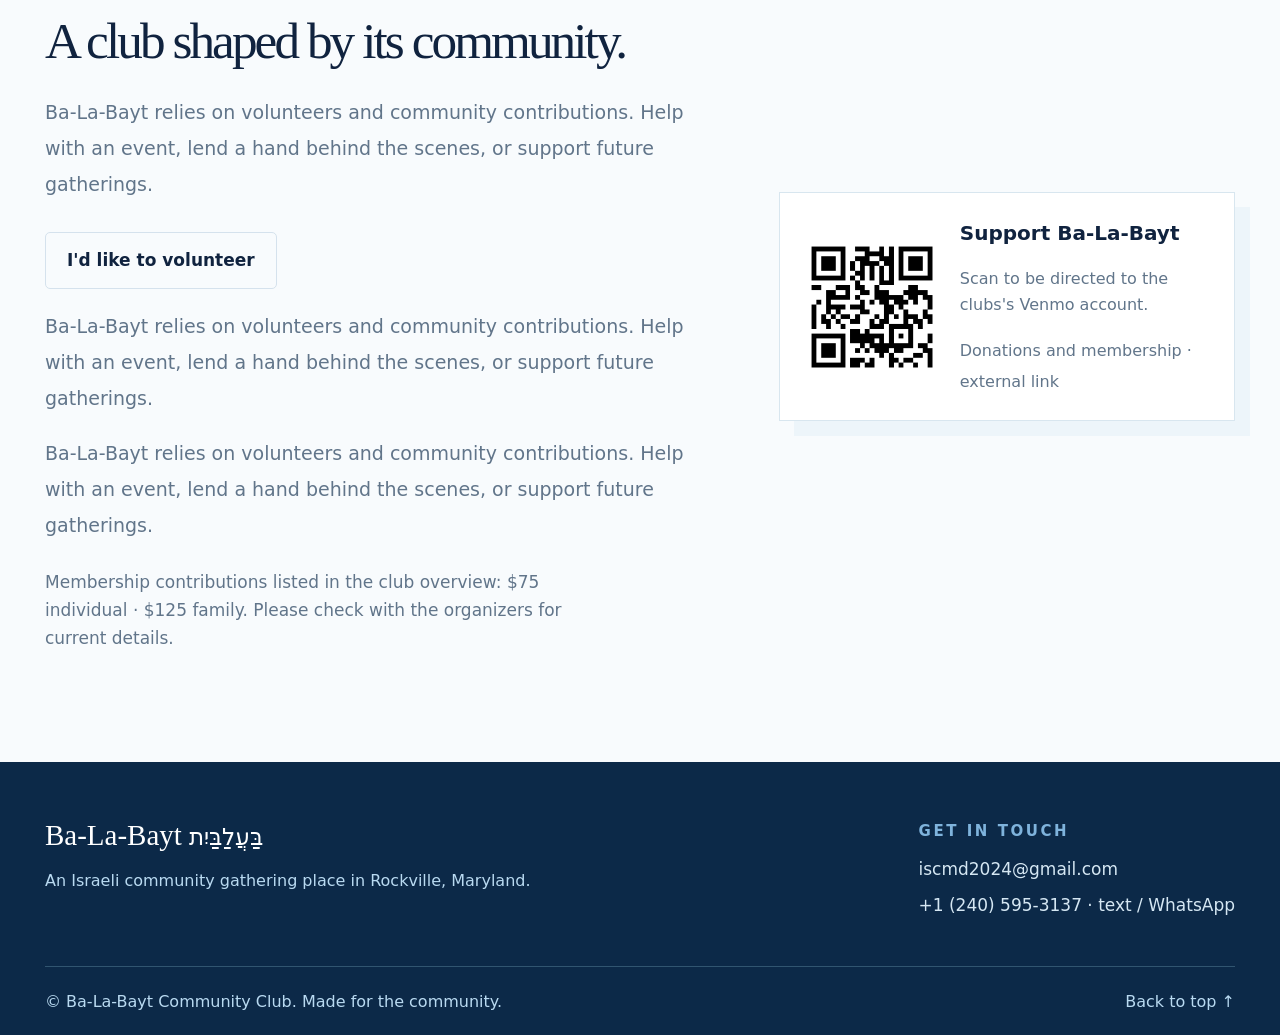
==== commit 330655e6: "Update index.html" ====
--- a/index.html
+++ b/index.html
@@ -125,9 +125,10 @@
           <h2 id="support-title" class="section-title" data-i18n="supportTitle">A club shaped by its community.</h2>
           <p class="muted-copy" data-i18n="supportText">Ba-La-Bayt relies on volunteers and community contributions. Help with an event, lend a hand behind the scenes, or support future gatherings.</p>
           <div class="support-actions">
-            <a class="button button-dark" href="https://gofund.me/e9209595" target="_blank" rel="noopener noreferrer" data-i18n="donateButton">Join / support the club <span aria-hidden="true">↗</span></a>
             <a class="button button-outline-dark" href="mailto:iscmd2024@gmail.com?subject=Ba-La-Bayt%20-%20Volunteering" data-i18n="volunteerButton">I'd like to volunteer</a>
           </div>
+          <p class="muted-copy" data-i18n="supportText">Support through <strong>Zelle</strong>: iscmd2024@gmail.com.</p>
+          <p class="muted-copy" data-i18n="supportText">Support through <strong>Venmo</strong>: BaLaBayt ISCMD (@BaLaBayt).</p>
           <p class="fees" data-i18n="fees">Membership contributions listed in the club overview: $75 individual · $125 family. Please check with the organizers for current details.</p>
         </div>
         <div class="qr-card"><img src="assets/qr_generated_Venmo.png" alt="QR code link to Ba-La-Bayt's Venmo account" width="168" height="168" loading="lazy"><div><strong data-i18n="qrTitle">Support Ba-La-Bayt</strong><p data-i18n="qrText_venmo">Scan to be directed to the clubs's Venmo account.</p><small data-i18n="qrSmall">Donations and membership · external link</small></div></div>
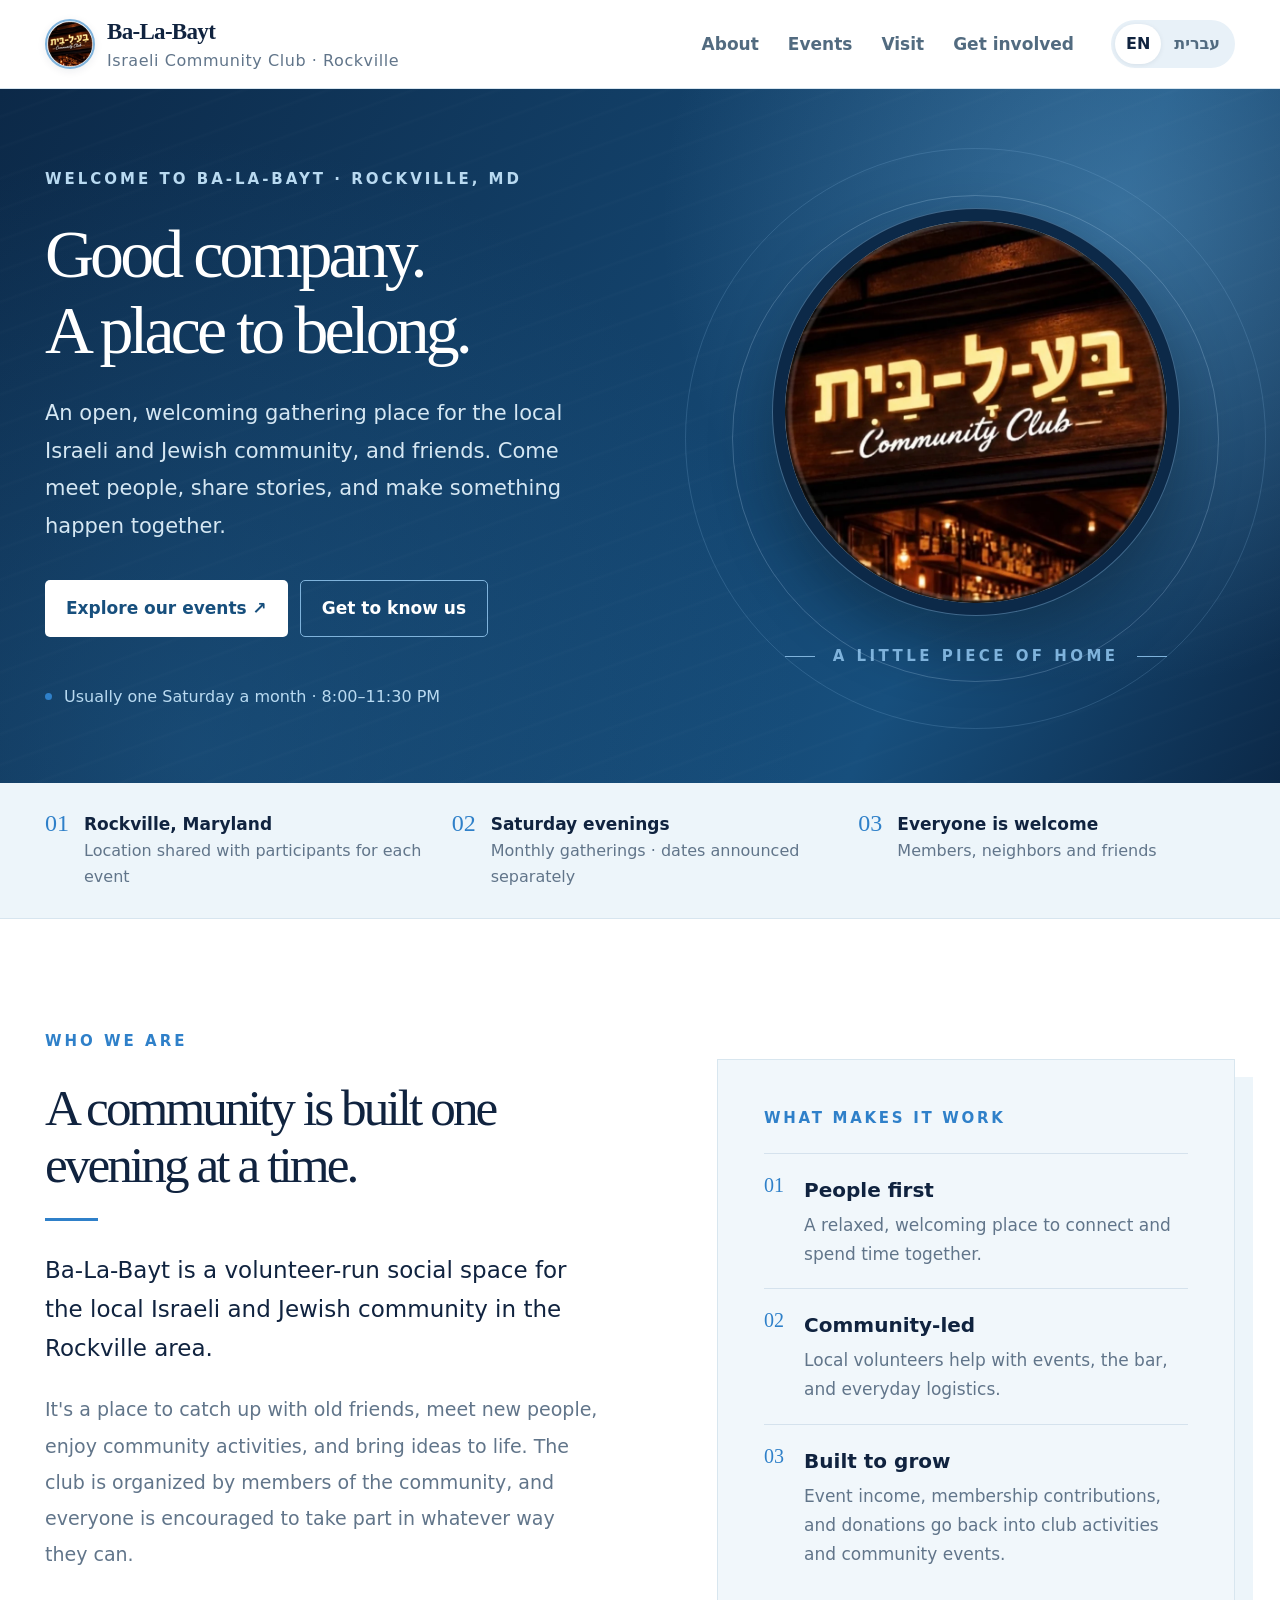
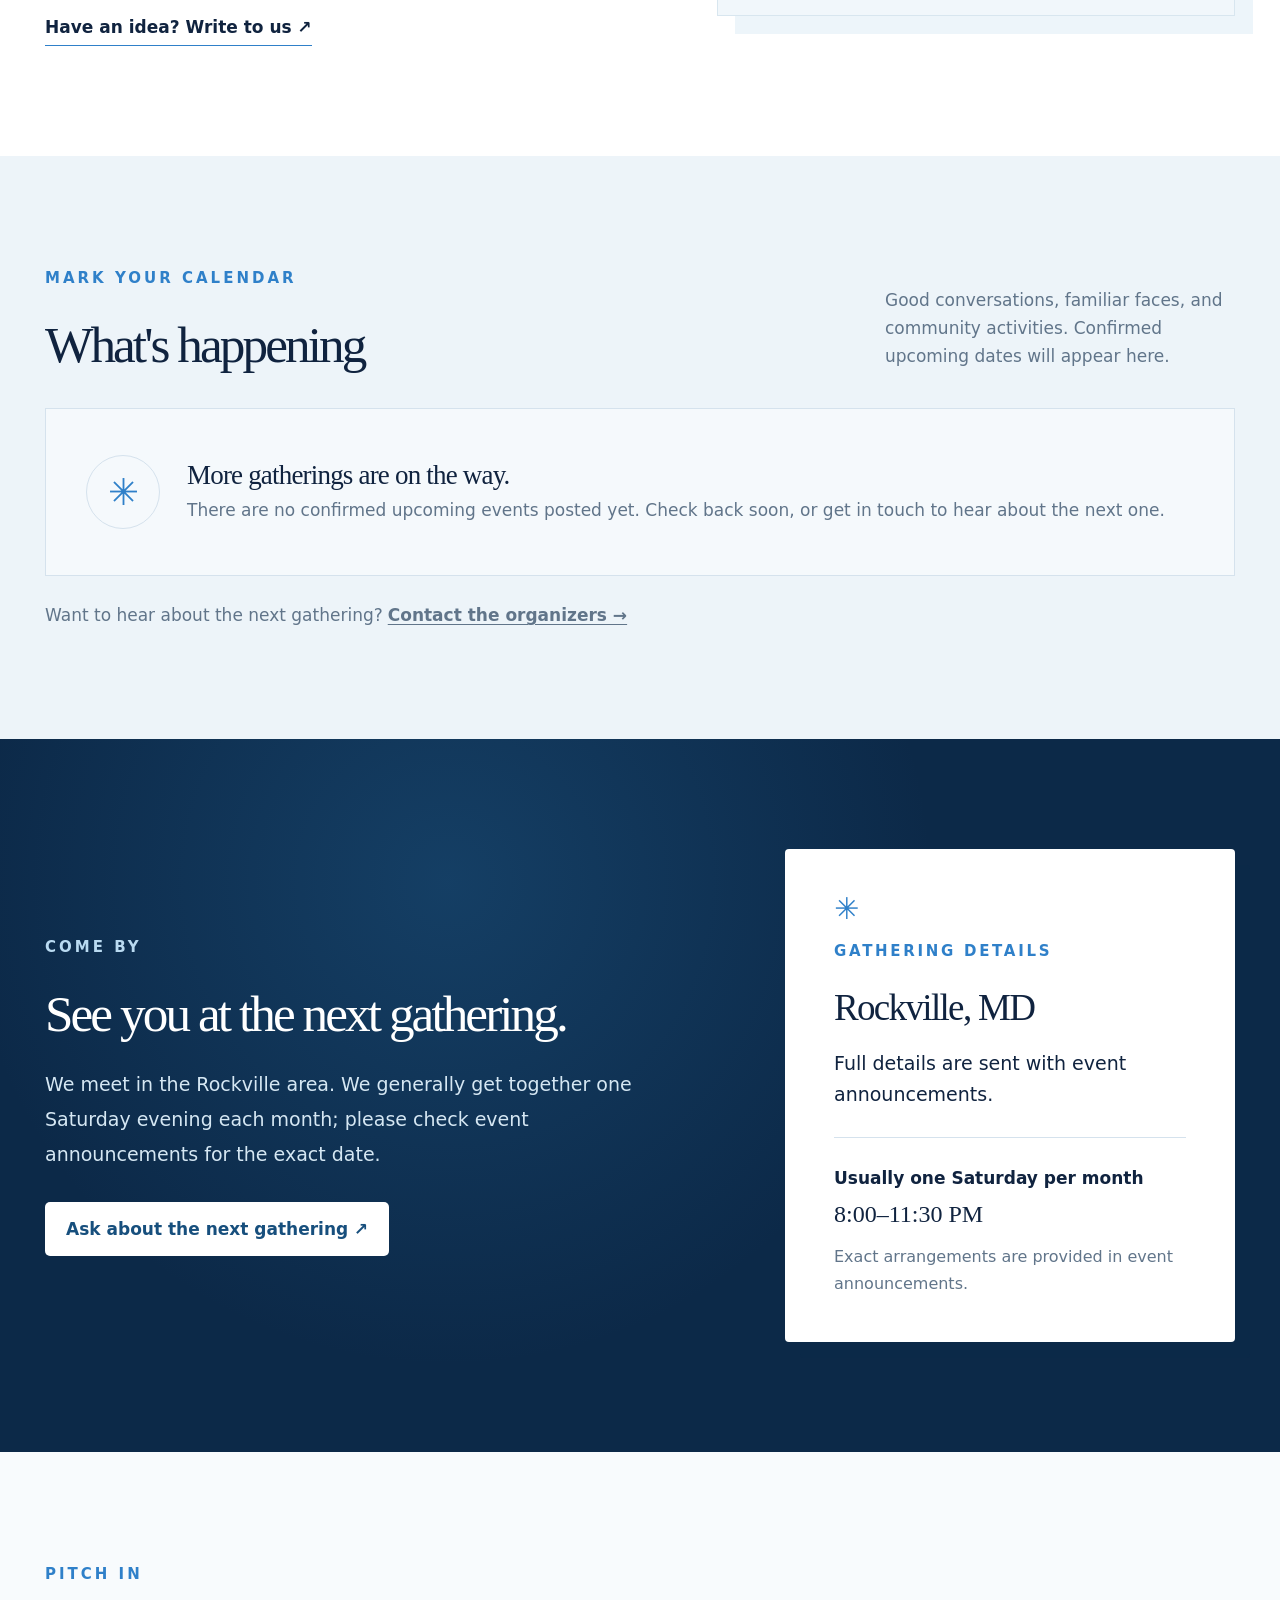
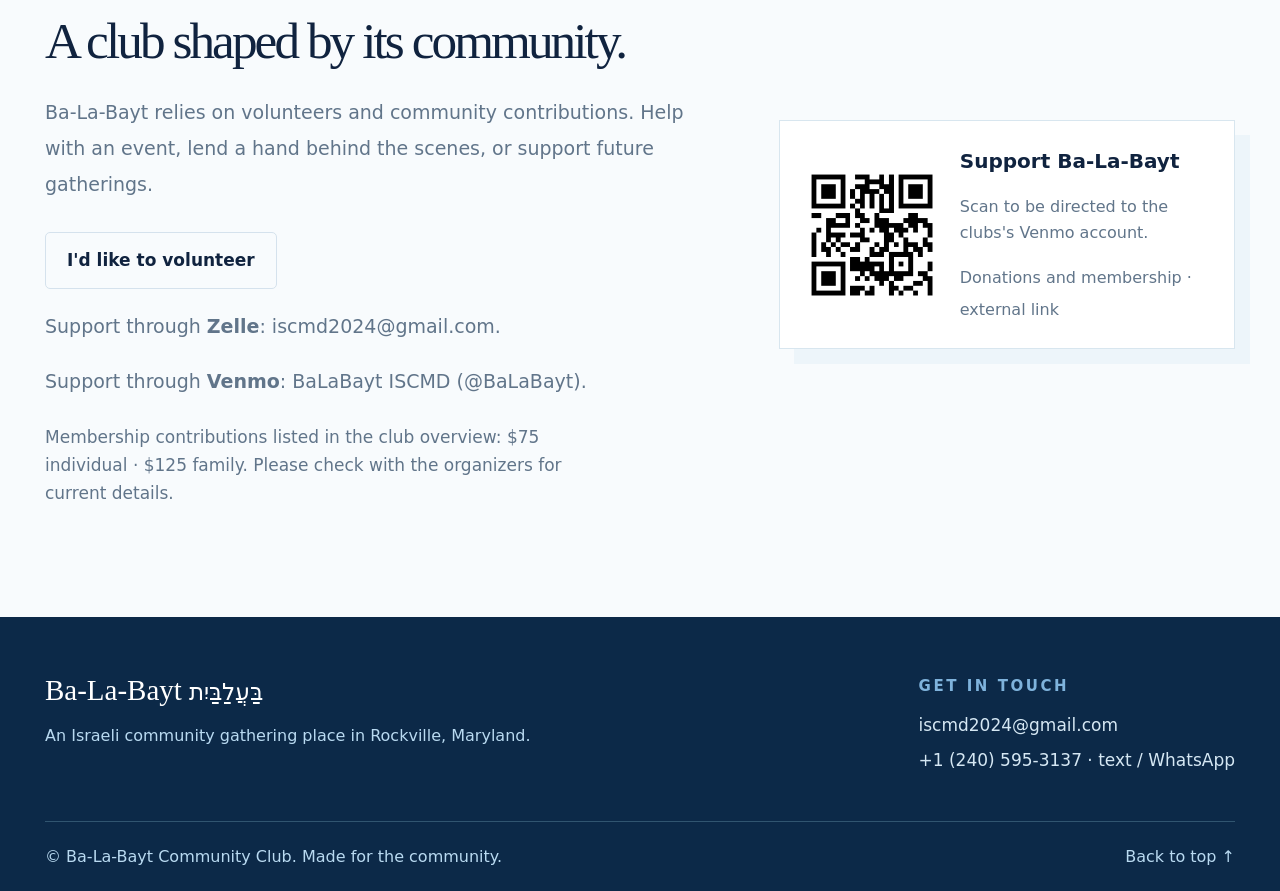
==== commit 1961be55: "Update index.html" ====
--- a/index.html
+++ b/index.html
@@ -127,8 +127,8 @@
           <div class="support-actions">
             <a class="button button-outline-dark" href="mailto:iscmd2024@gmail.com?subject=Ba-La-Bayt%20-%20Volunteering" data-i18n="volunteerButton">I'd like to volunteer</a>
           </div>
-          <p class="muted-copy" data-i18n="supportText">Support through <strong>Zelle</strong>: iscmd2024@gmail.com.</p>
-          <p class="muted-copy" data-i18n="supportText">Support through <strong>Venmo</strong>: BaLaBayt ISCMD (@BaLaBayt).</p>
+          <p class="muted-copy">Support through <strong>Zelle</strong>: iscmd2024@gmail.com.</p>
+          <p class="muted-copy">Support through <strong>Venmo</strong>: BaLaBayt ISCMD (@BaLaBayt).</p>
           <p class="fees" data-i18n="fees">Membership contributions listed in the club overview: $75 individual · $125 family. Please check with the organizers for current details.</p>
         </div>
         <div class="qr-card"><img src="assets/qr_generated_Venmo.png" alt="QR code link to Ba-La-Bayt's Venmo account" width="168" height="168" loading="lazy"><div><strong data-i18n="qrTitle">Support Ba-La-Bayt</strong><p data-i18n="qrText_venmo">Scan to be directed to the clubs's Venmo account.</p><small data-i18n="qrSmall">Donations and membership · external link</small></div></div>
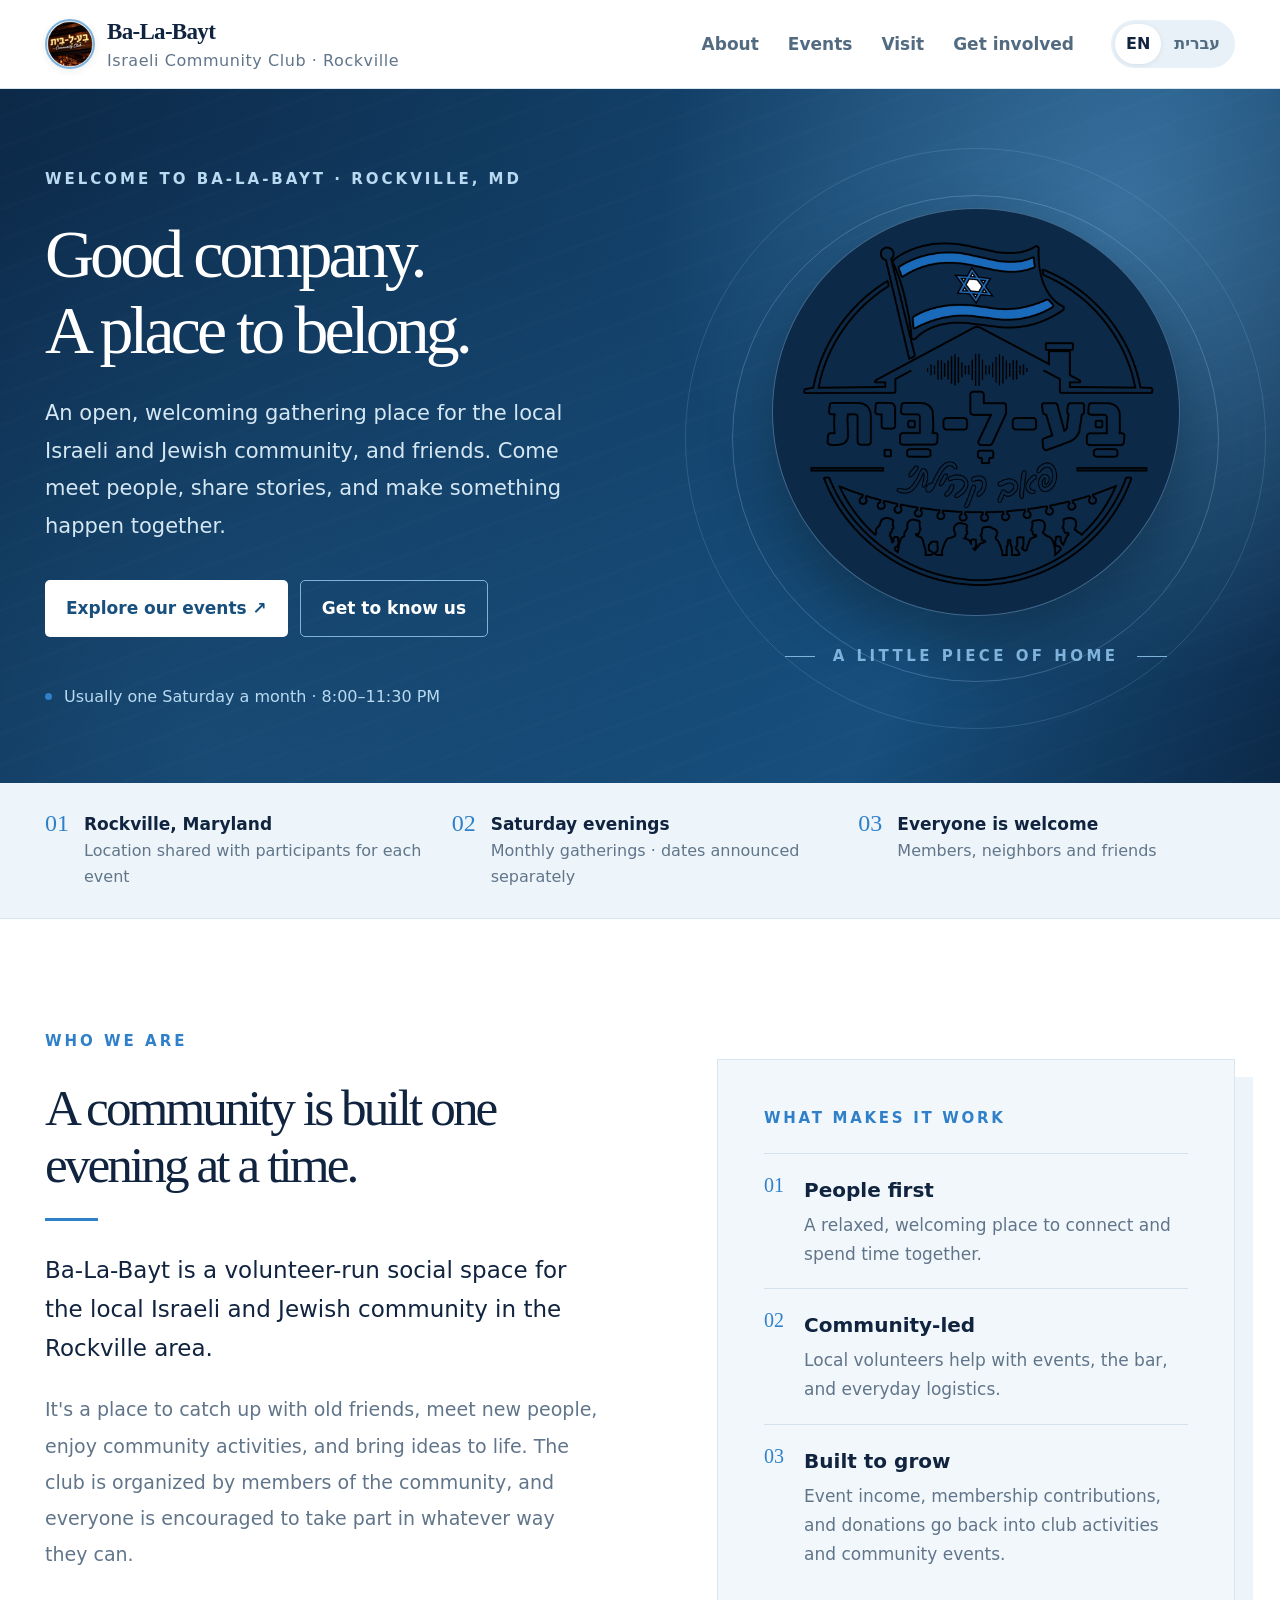
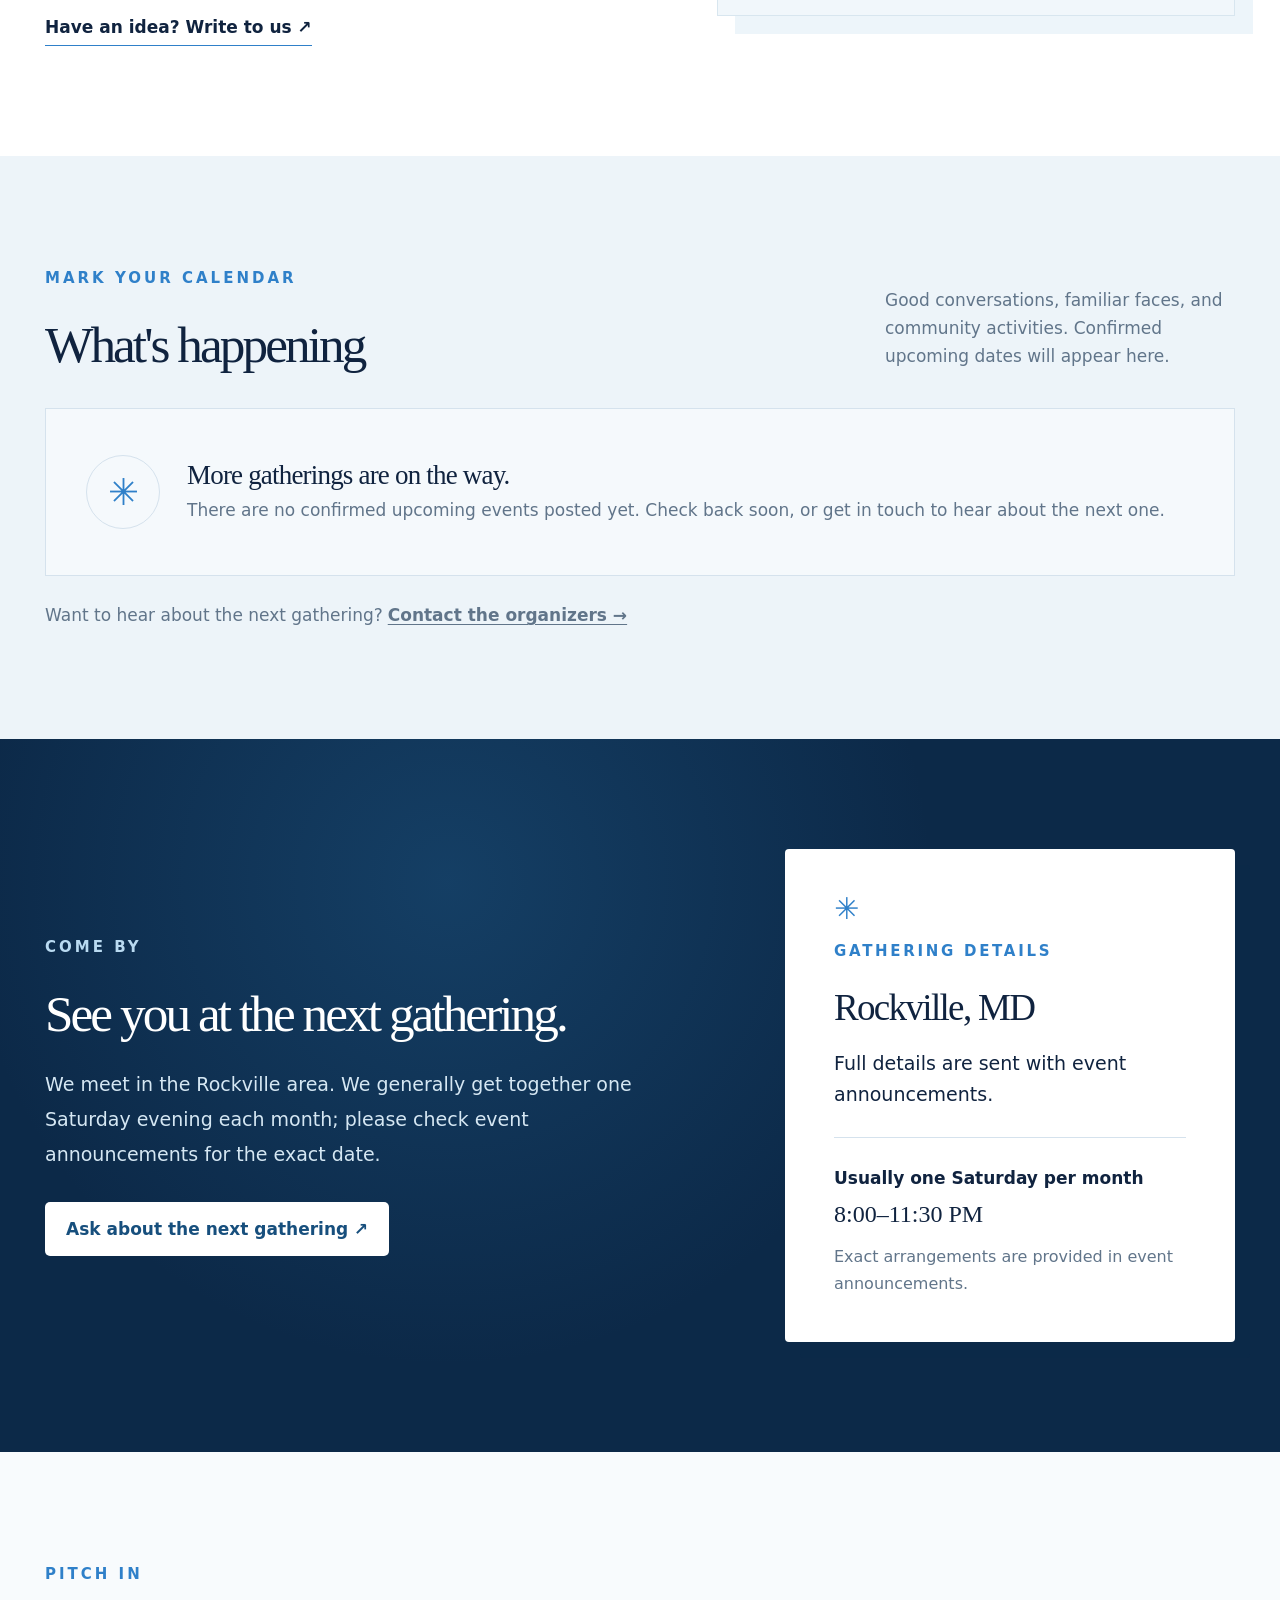
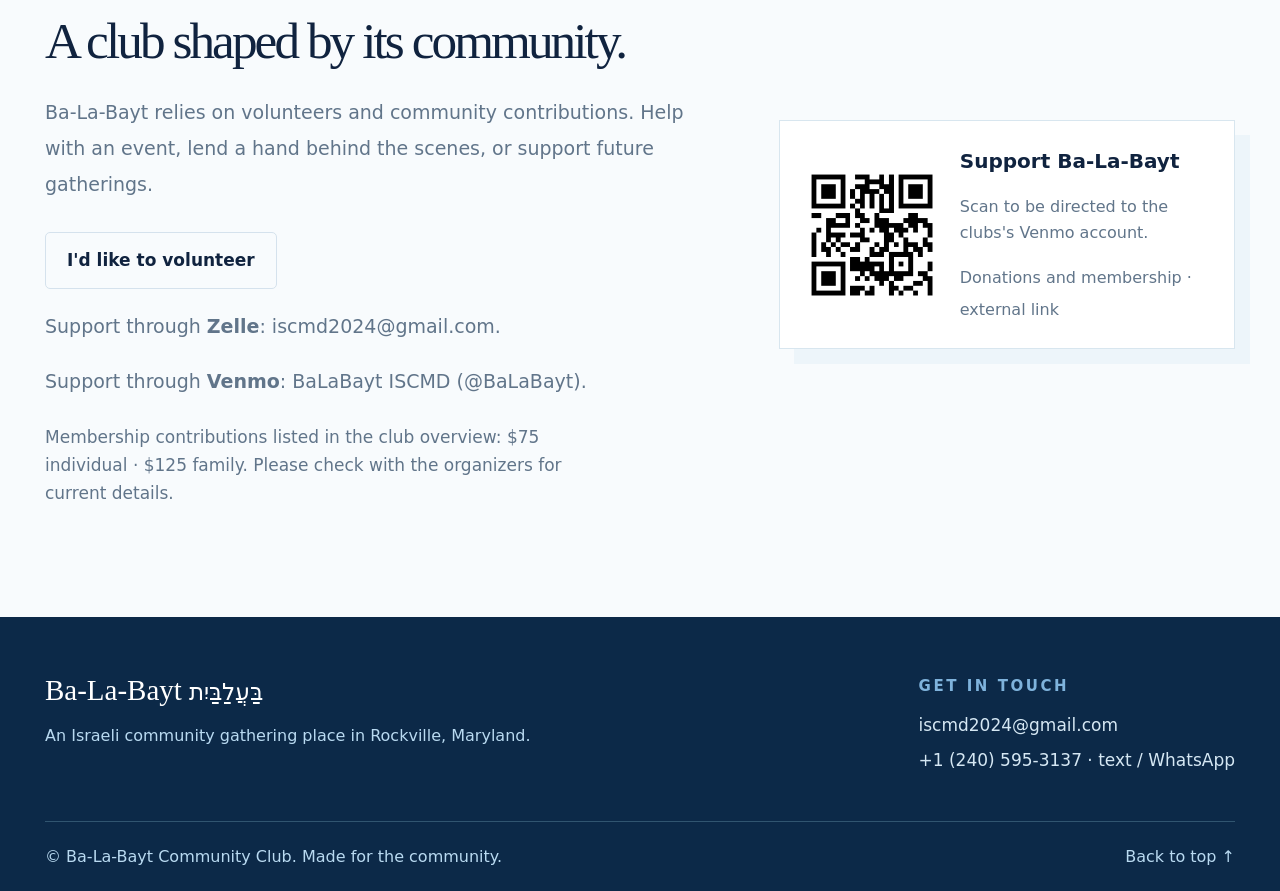
==== commit 9d419faa: "Update index.html" ====
--- a/index.html
+++ b/index.html
@@ -8,7 +8,7 @@
   <meta property="og:type" content="website">
   <meta property="og:title" content="Ba-La-Bayt · Israeli Community Club">
   <meta property="og:description" content="A place to gather, meet friends and feel at home in Rockville, Maryland.">
-  <meta property="og:image" content="assets/balabayt-logo.webp">
+  <meta property="og:image" content="assets/balabayt-logo_v2.webp">
   <meta name="color-scheme" content="light">
   <title>Ba-La-Bayt | Israeli Community Club</title>
   <link rel="icon" type="image/png" href="assets/favicon.png">
@@ -53,7 +53,7 @@
         </div>
         <div class="hero-art" aria-label="Ba-La-Bayt provisional club logo">
           <div class="hero-ring ring-one"></div><div class="hero-ring ring-two"></div>
-          <div class="hero-logo-wrap"><img class="hero-logo" src="assets/balabayt-logo.webp" alt="Ba-La-Bayt community club provisional logo" width="420" height="420"></div>
+          <div class="hero-logo-wrap"><img class="hero-logo" src="assets/balabayt-logo_v2.webp" alt="Ba-La-Bayt community club provisional logo" width="420" height="420"></div>
           <div class="hero-art-caption"><span class="caption-rule"></span><span data-i18n="artCaption">A LITTLE PIECE OF HOME</span><span class="caption-rule"></span></div>
         </div>
       </div>
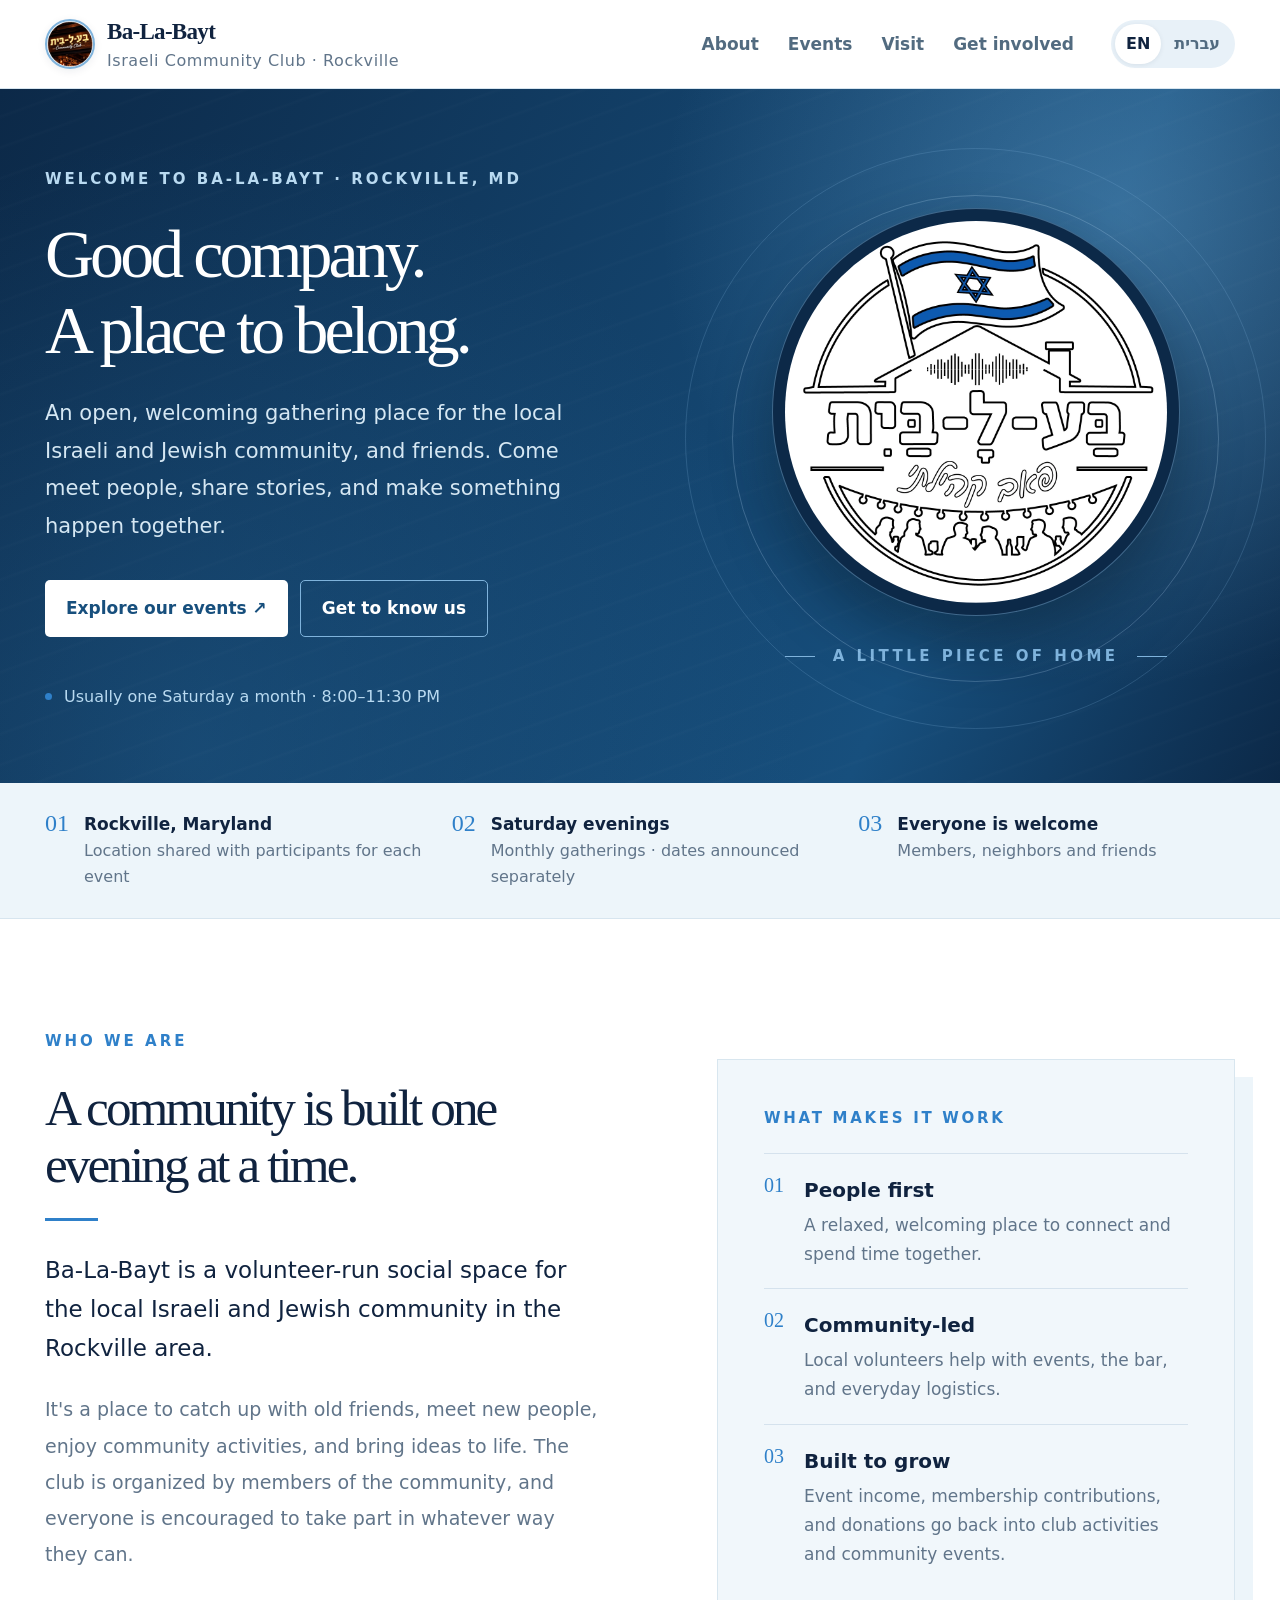
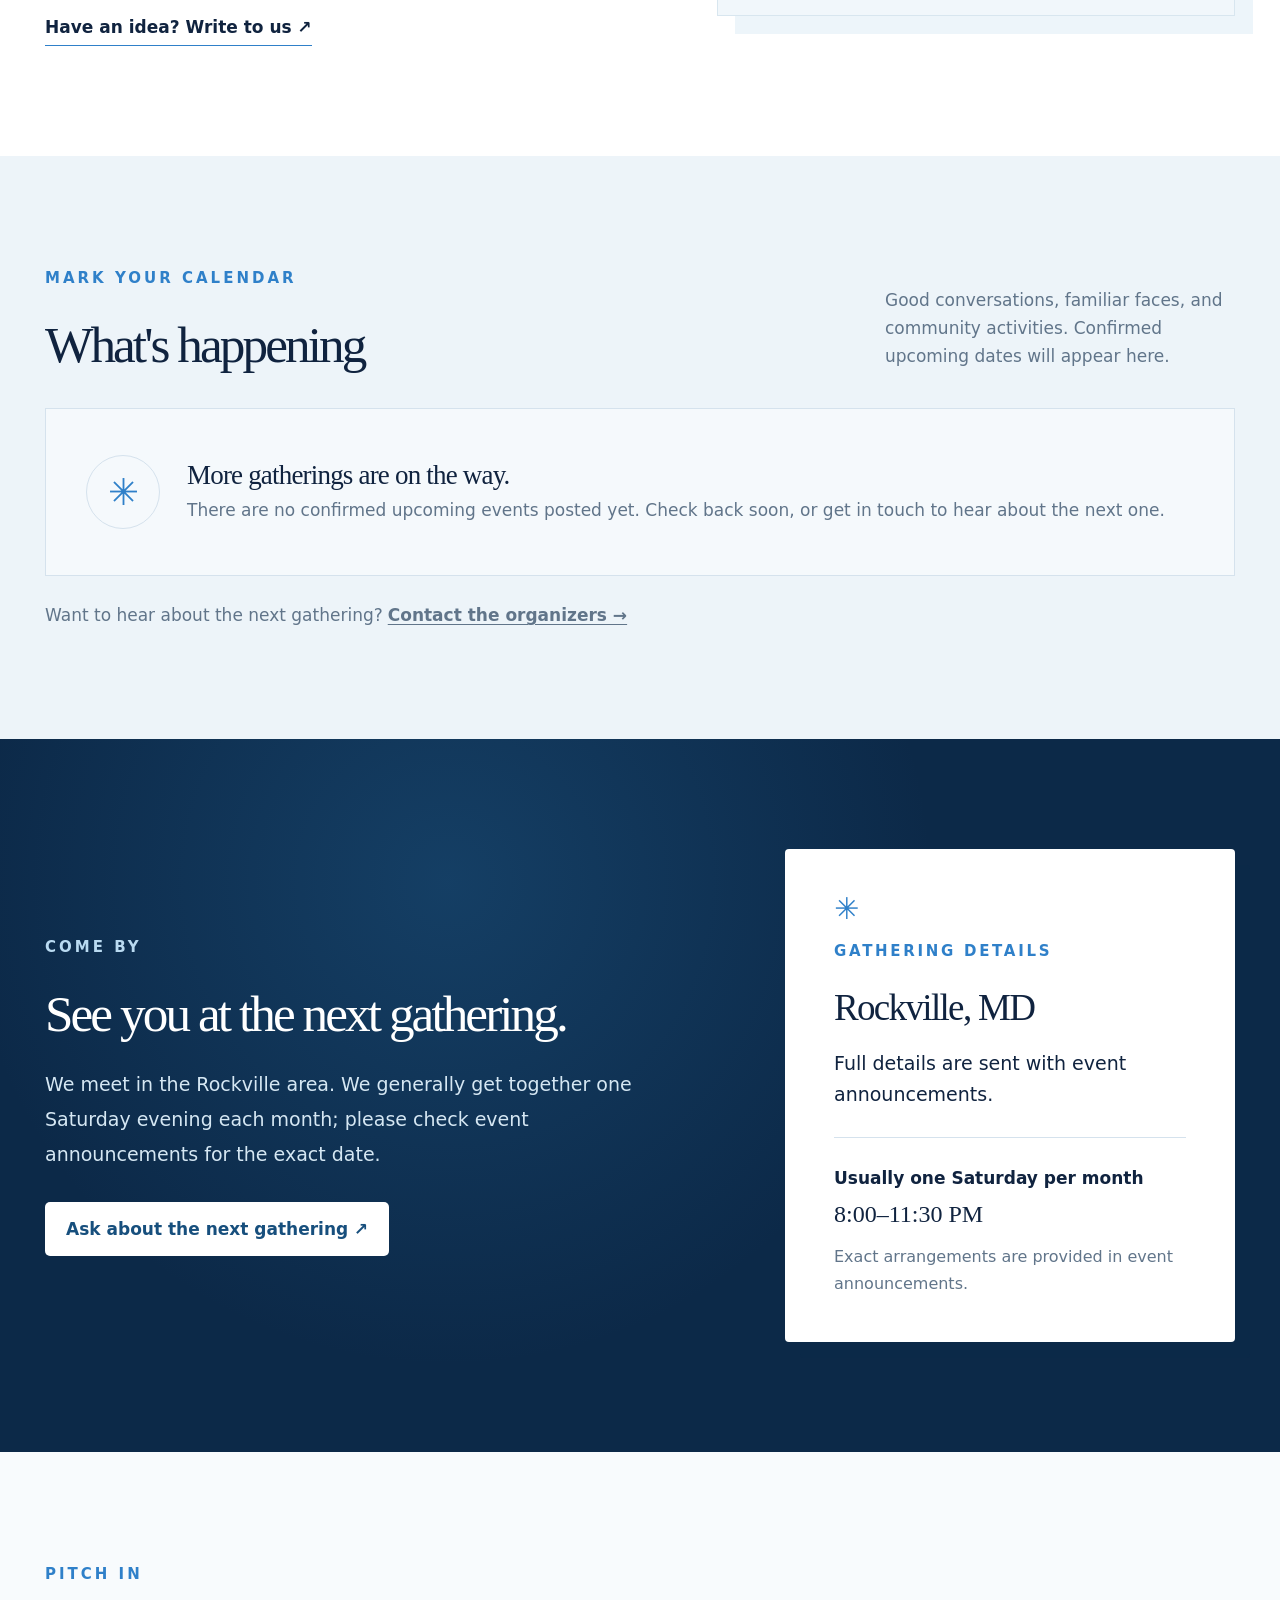
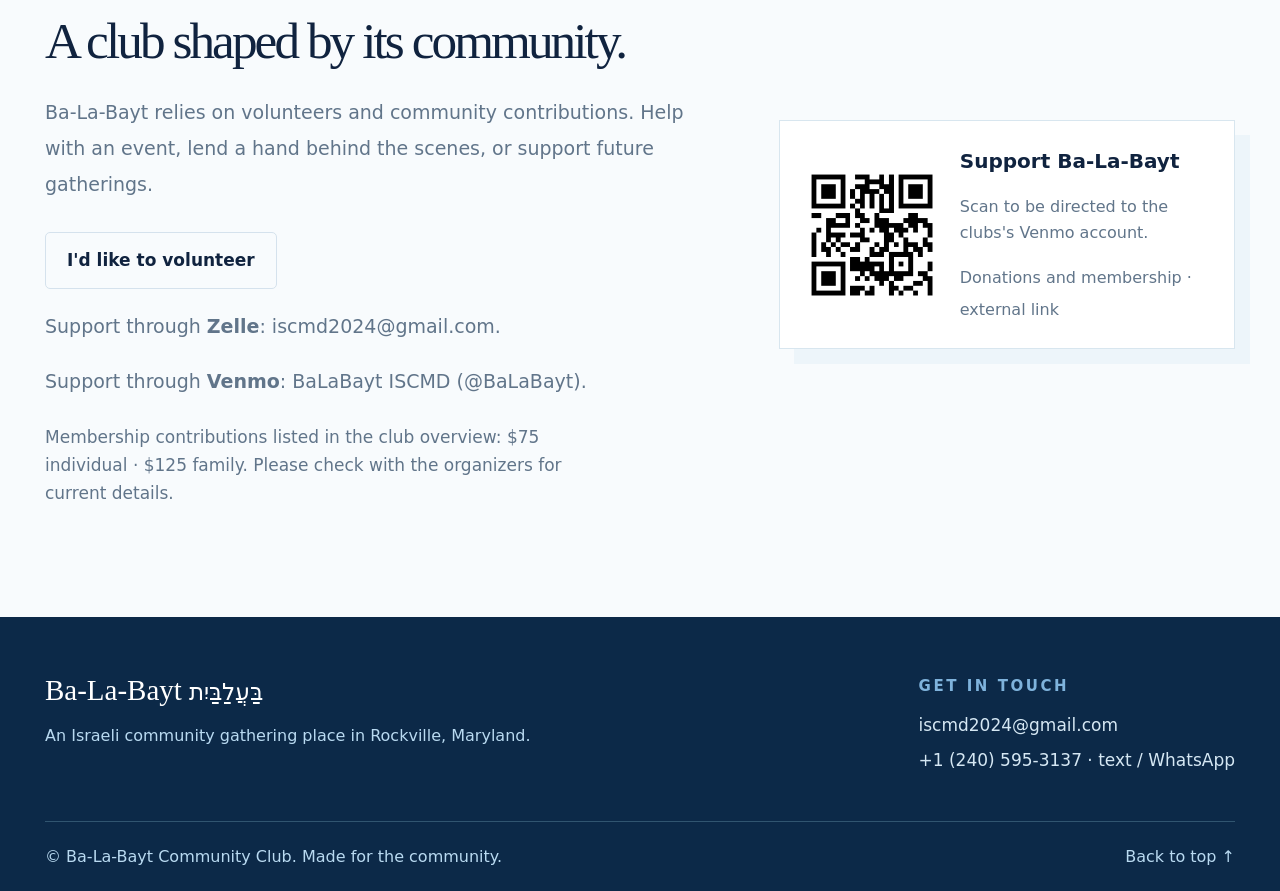
==== commit 7ace9f25: "Update index.html" ====
--- a/index.html
+++ b/index.html
@@ -8,7 +8,7 @@
   <meta property="og:type" content="website">
   <meta property="og:title" content="Ba-La-Bayt · Israeli Community Club">
   <meta property="og:description" content="A place to gather, meet friends and feel at home in Rockville, Maryland.">
-  <meta property="og:image" content="assets/balabayt-logo_v2.webp">
+  <meta property="og:image" content="assets/balabayt-logo_v2_bg.webp">
   <meta name="color-scheme" content="light">
   <title>Ba-La-Bayt | Israeli Community Club</title>
   <link rel="icon" type="image/png" href="assets/favicon.png">
@@ -53,7 +53,7 @@
         </div>
         <div class="hero-art" aria-label="Ba-La-Bayt provisional club logo">
           <div class="hero-ring ring-one"></div><div class="hero-ring ring-two"></div>
-          <div class="hero-logo-wrap"><img class="hero-logo" src="assets/balabayt-logo_v2.webp" alt="Ba-La-Bayt community club provisional logo" width="420" height="420"></div>
+          <div class="hero-logo-wrap"><img class="hero-logo" src="assets/balabayt-logo_v2_bg.webp" alt="Ba-La-Bayt community club provisional logo" width="420" height="420"></div>
           <div class="hero-art-caption"><span class="caption-rule"></span><span data-i18n="artCaption">A LITTLE PIECE OF HOME</span><span class="caption-rule"></span></div>
         </div>
       </div>
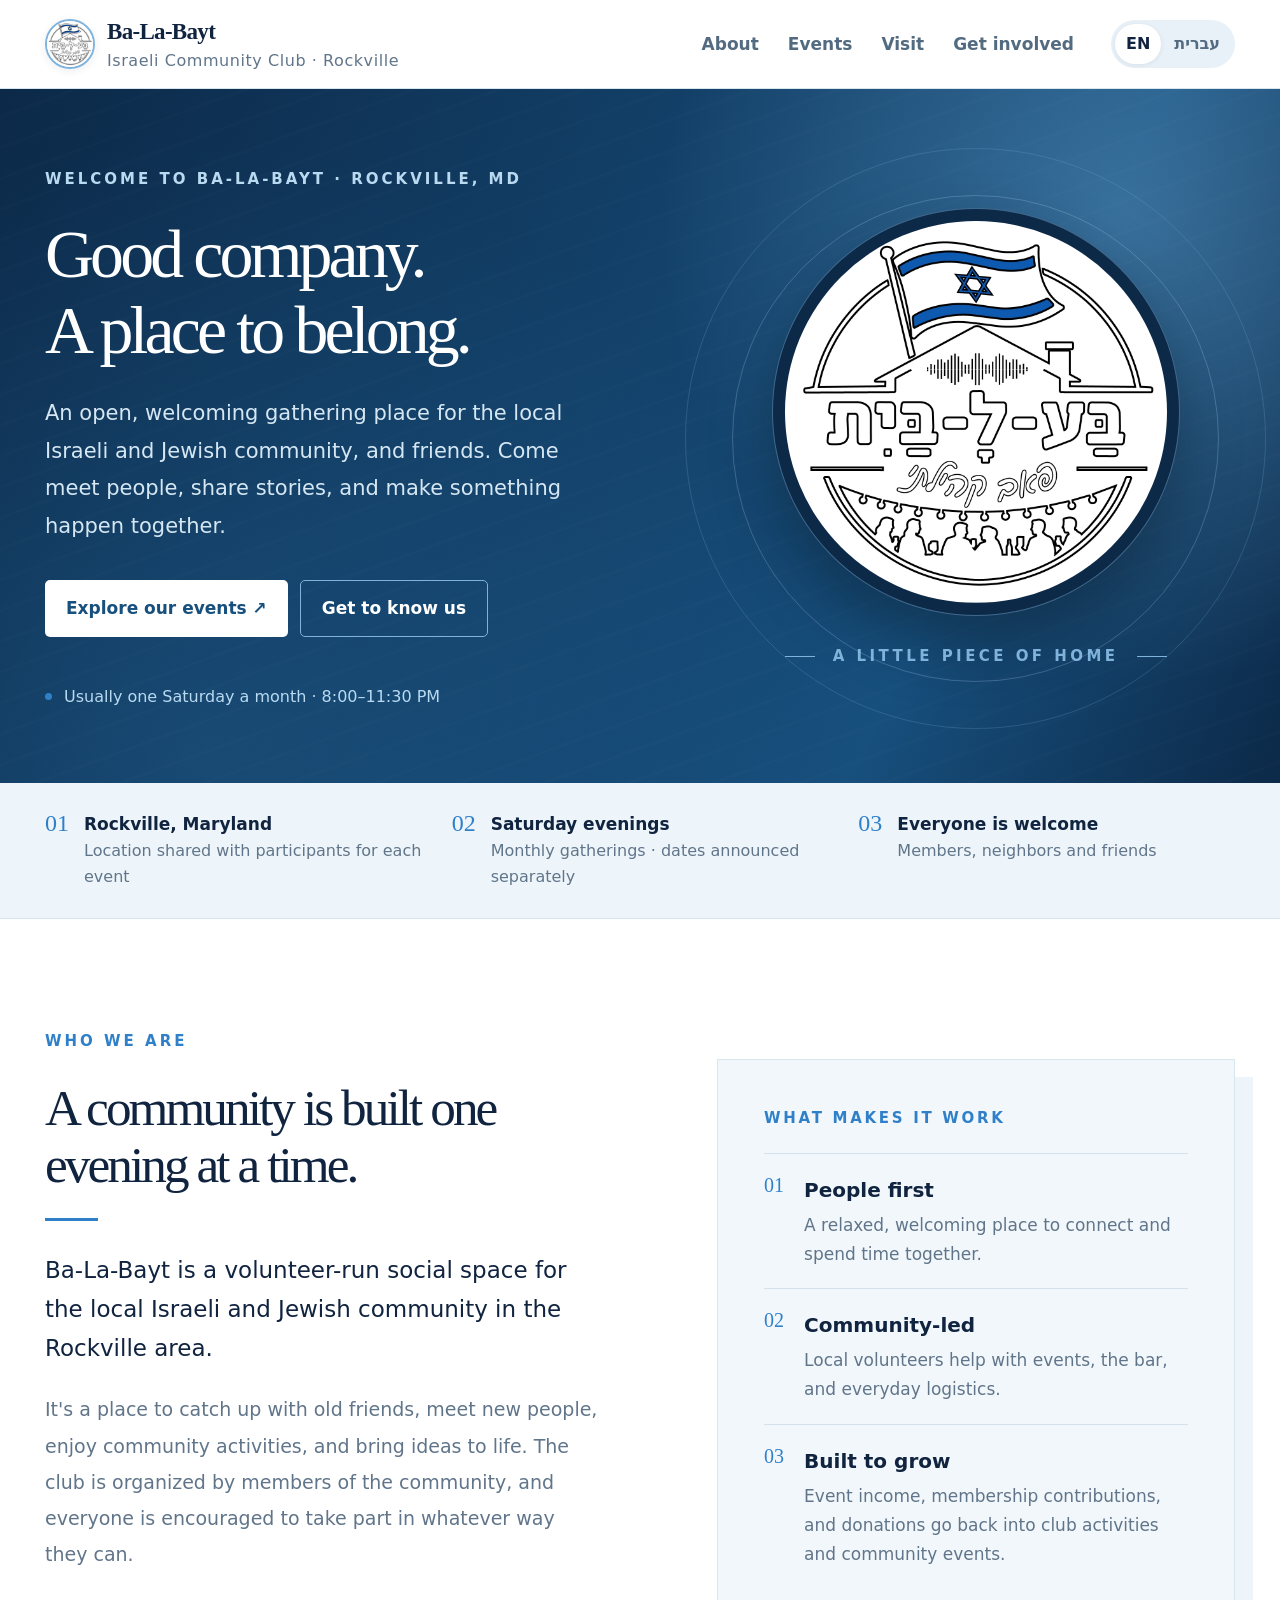
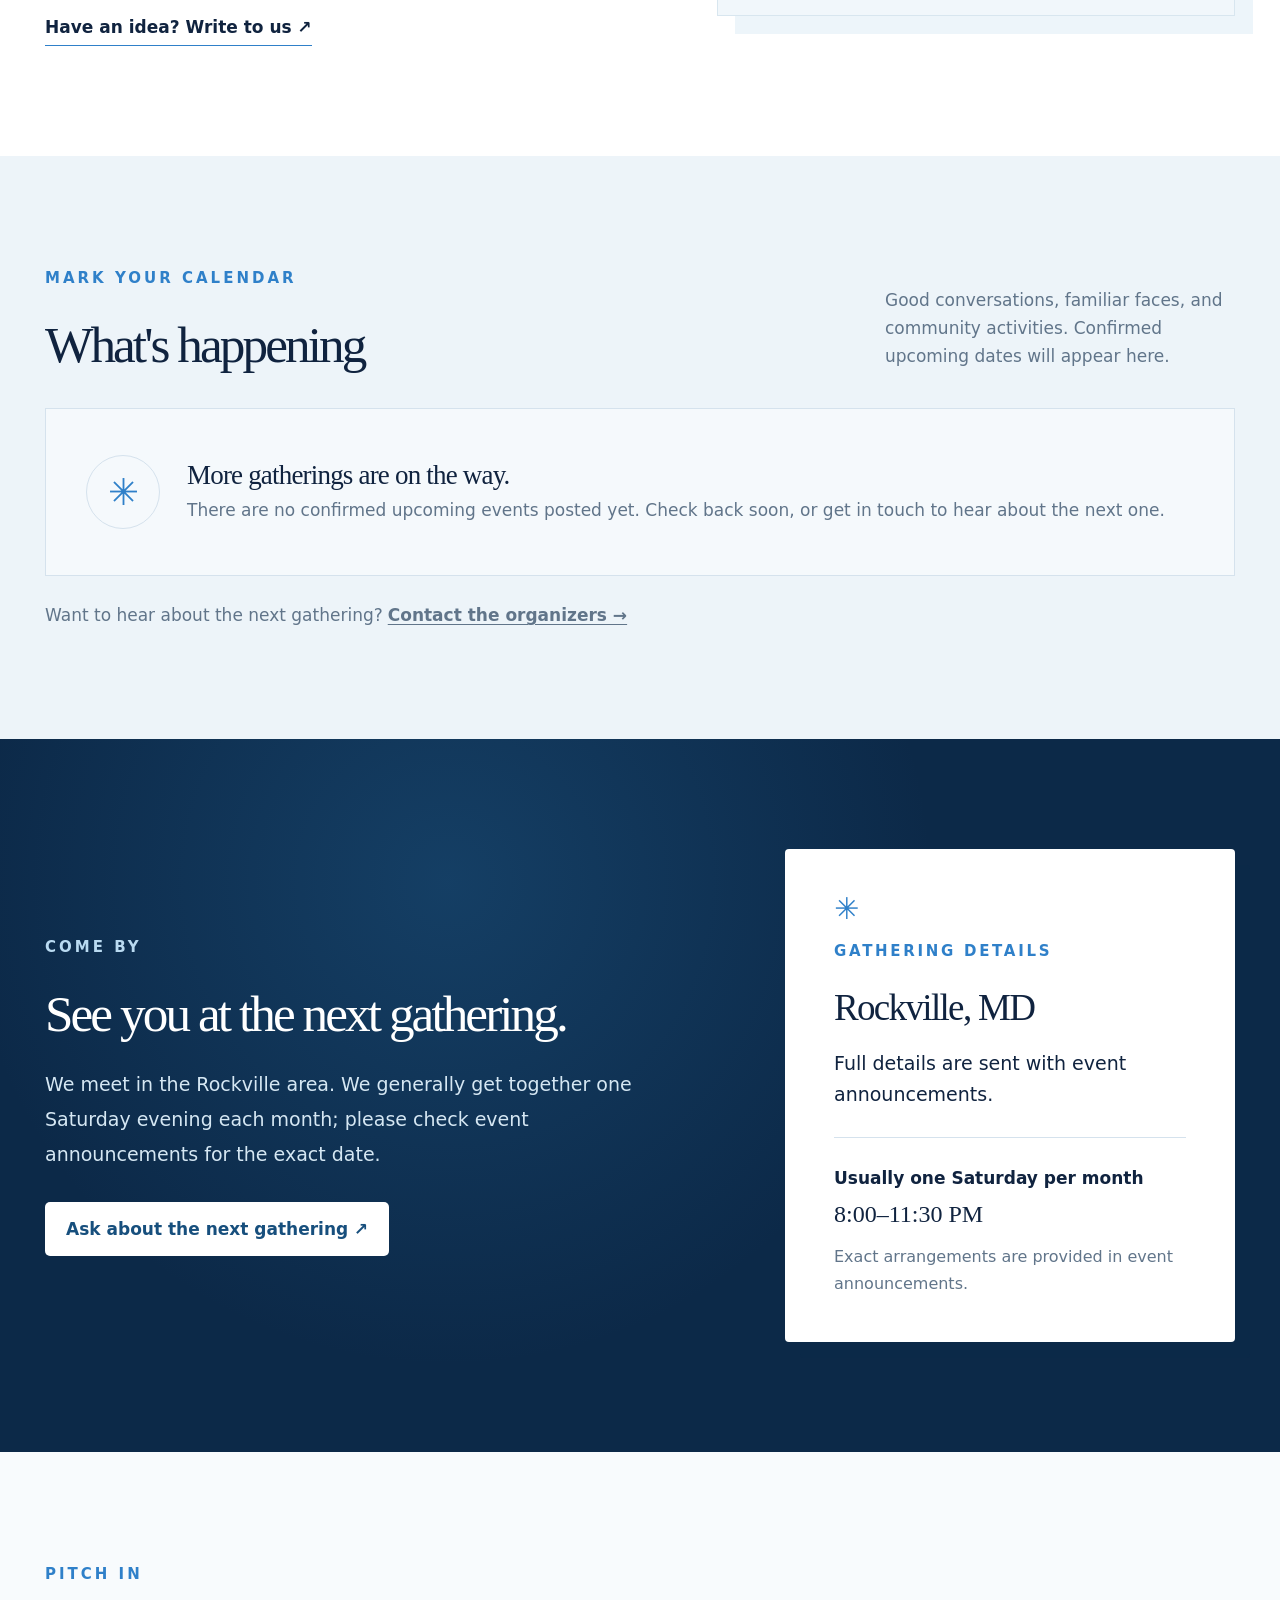
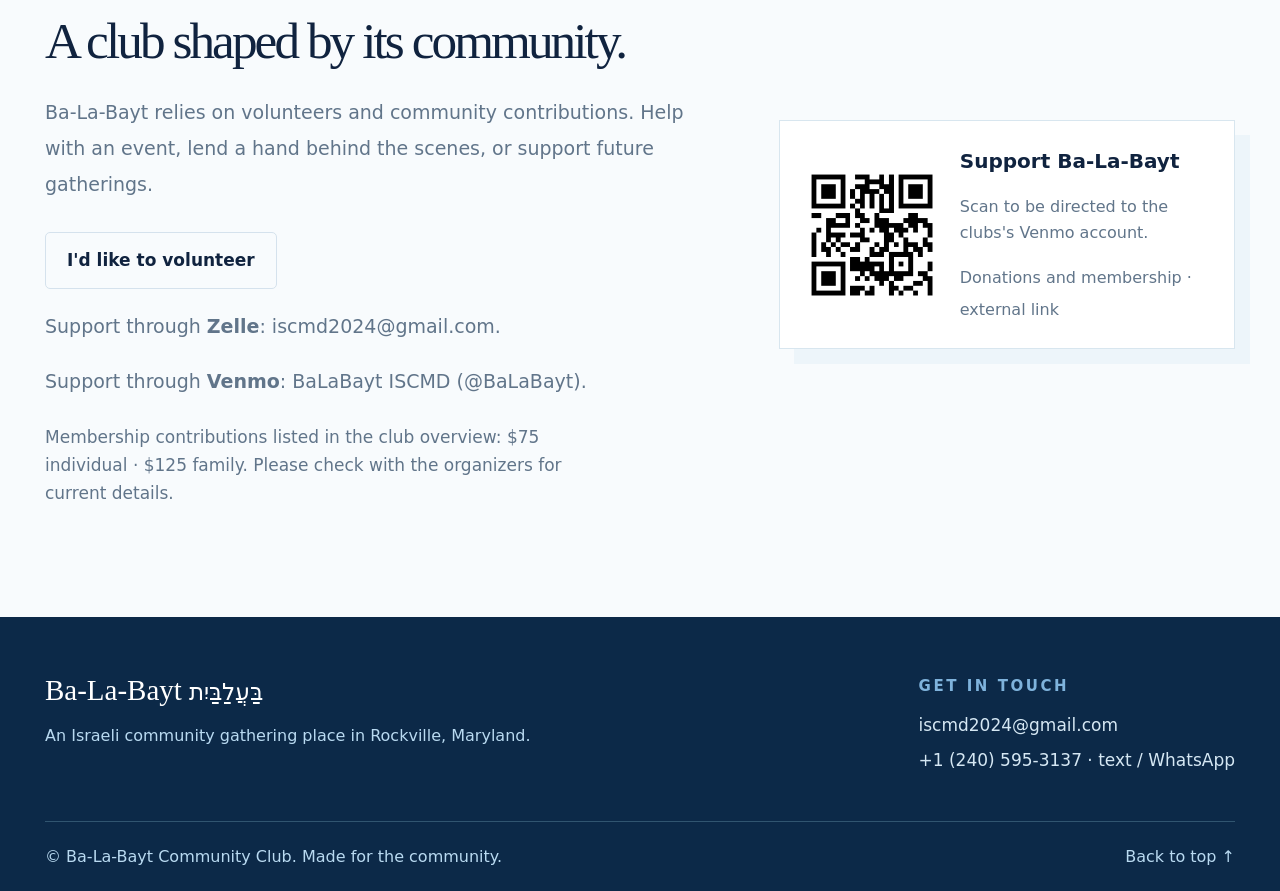
==== commit c8144eab: "Update index.html" ====
--- a/index.html
+++ b/index.html
@@ -11,7 +11,7 @@
   <meta property="og:image" content="assets/balabayt-logo_v2_bg.webp">
   <meta name="color-scheme" content="light">
   <title>Ba-La-Bayt | Israeli Community Club</title>
-  <link rel="icon" type="image/png" href="assets/favicon.png">
+  <link rel="icon" type="image/png" href="assets/balabayt-logo_v2_bg_favicon.png">
   <link rel="stylesheet" href="styles.css?v=3">
   <script defer src="content.js"></script>
   <script defer src="events.js"></script>
@@ -22,7 +22,7 @@
   <header class="site-header">
     <div class="container header-inner">
       <a href="#top" class="brand" aria-label="Ba-La-Bayt home">
-        <img src="assets/favicon.png" width="50" height="50" alt="" aria-hidden="true">
+        <img src="assets/balabayt-logo_v2_bg_favicon.png" width="50" height="50" alt="" aria-hidden="true">
         <span class="brand-name"><strong>Ba-La-Bayt</strong><small data-i18n="brandSubtitle">Israeli Community Club · Rockville</small></span>
       </a>
       <nav class="primary-nav" aria-label="Main navigation" id="nav">
